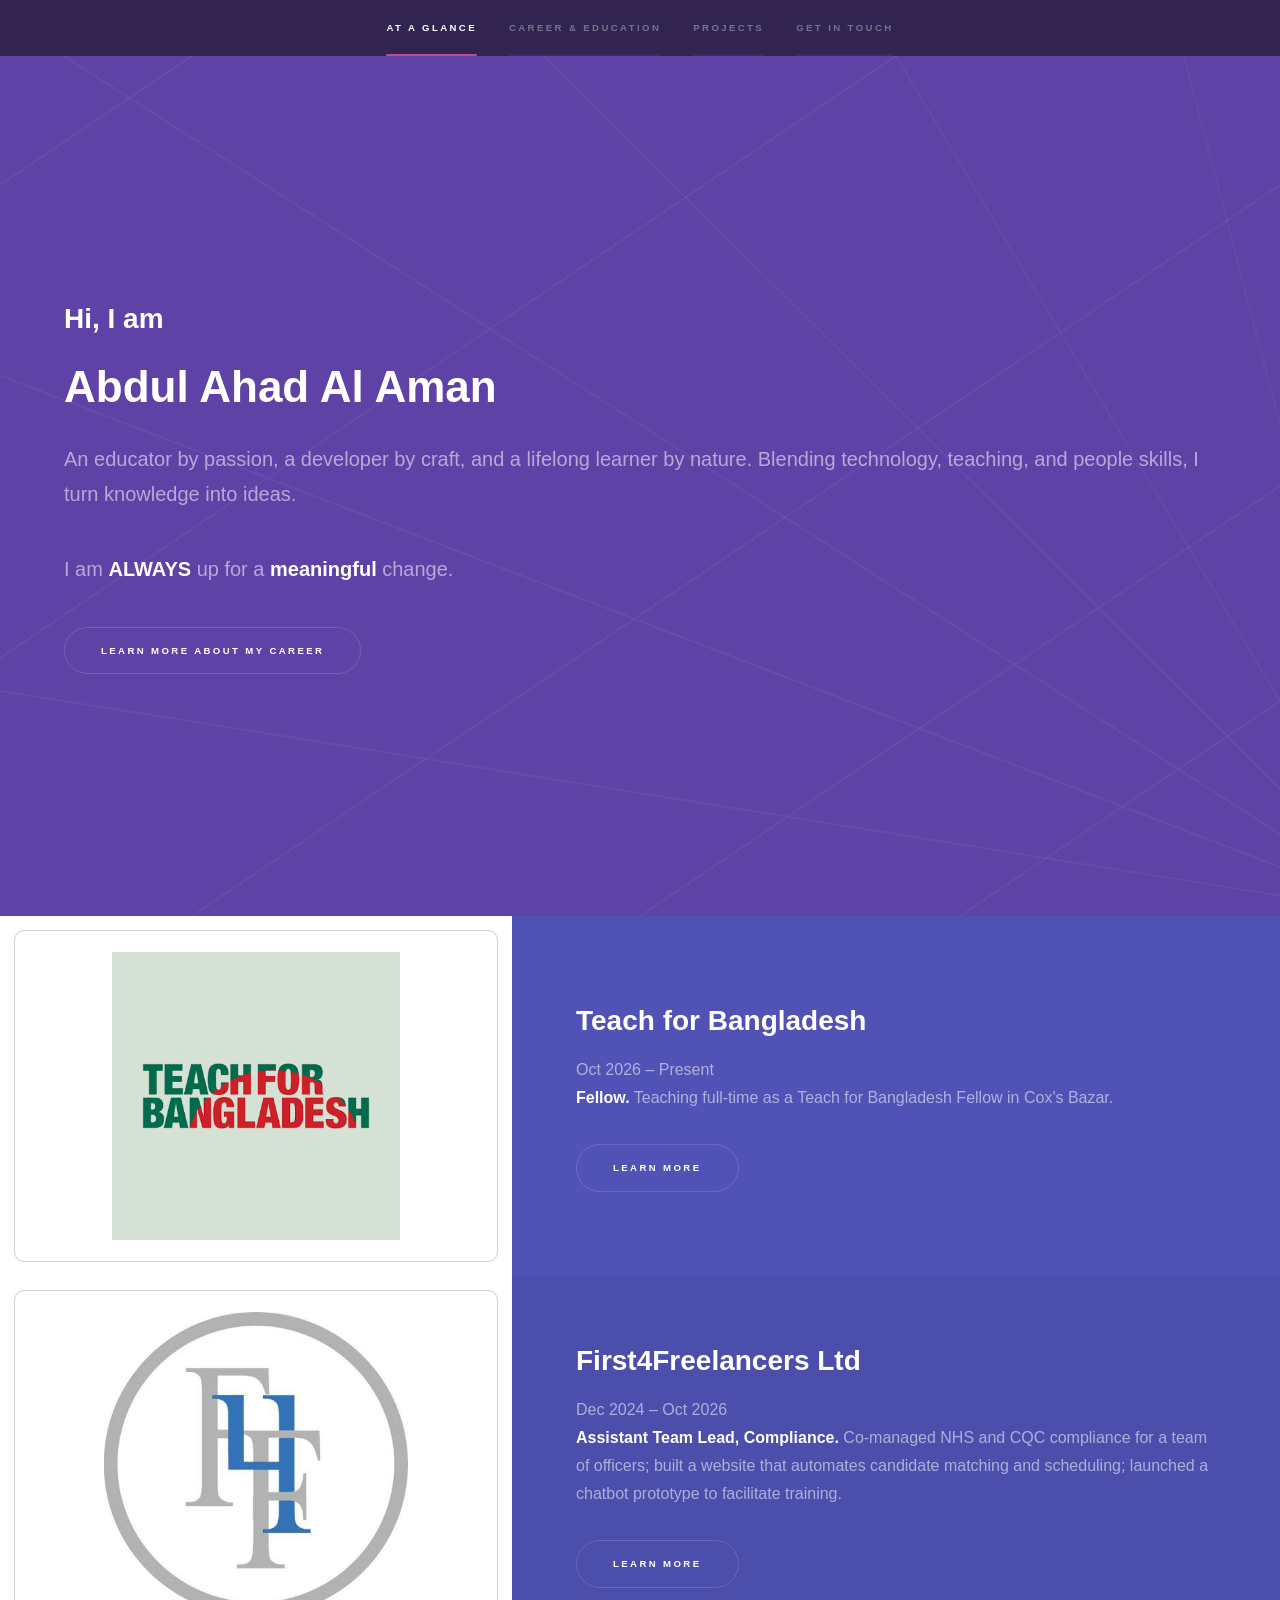
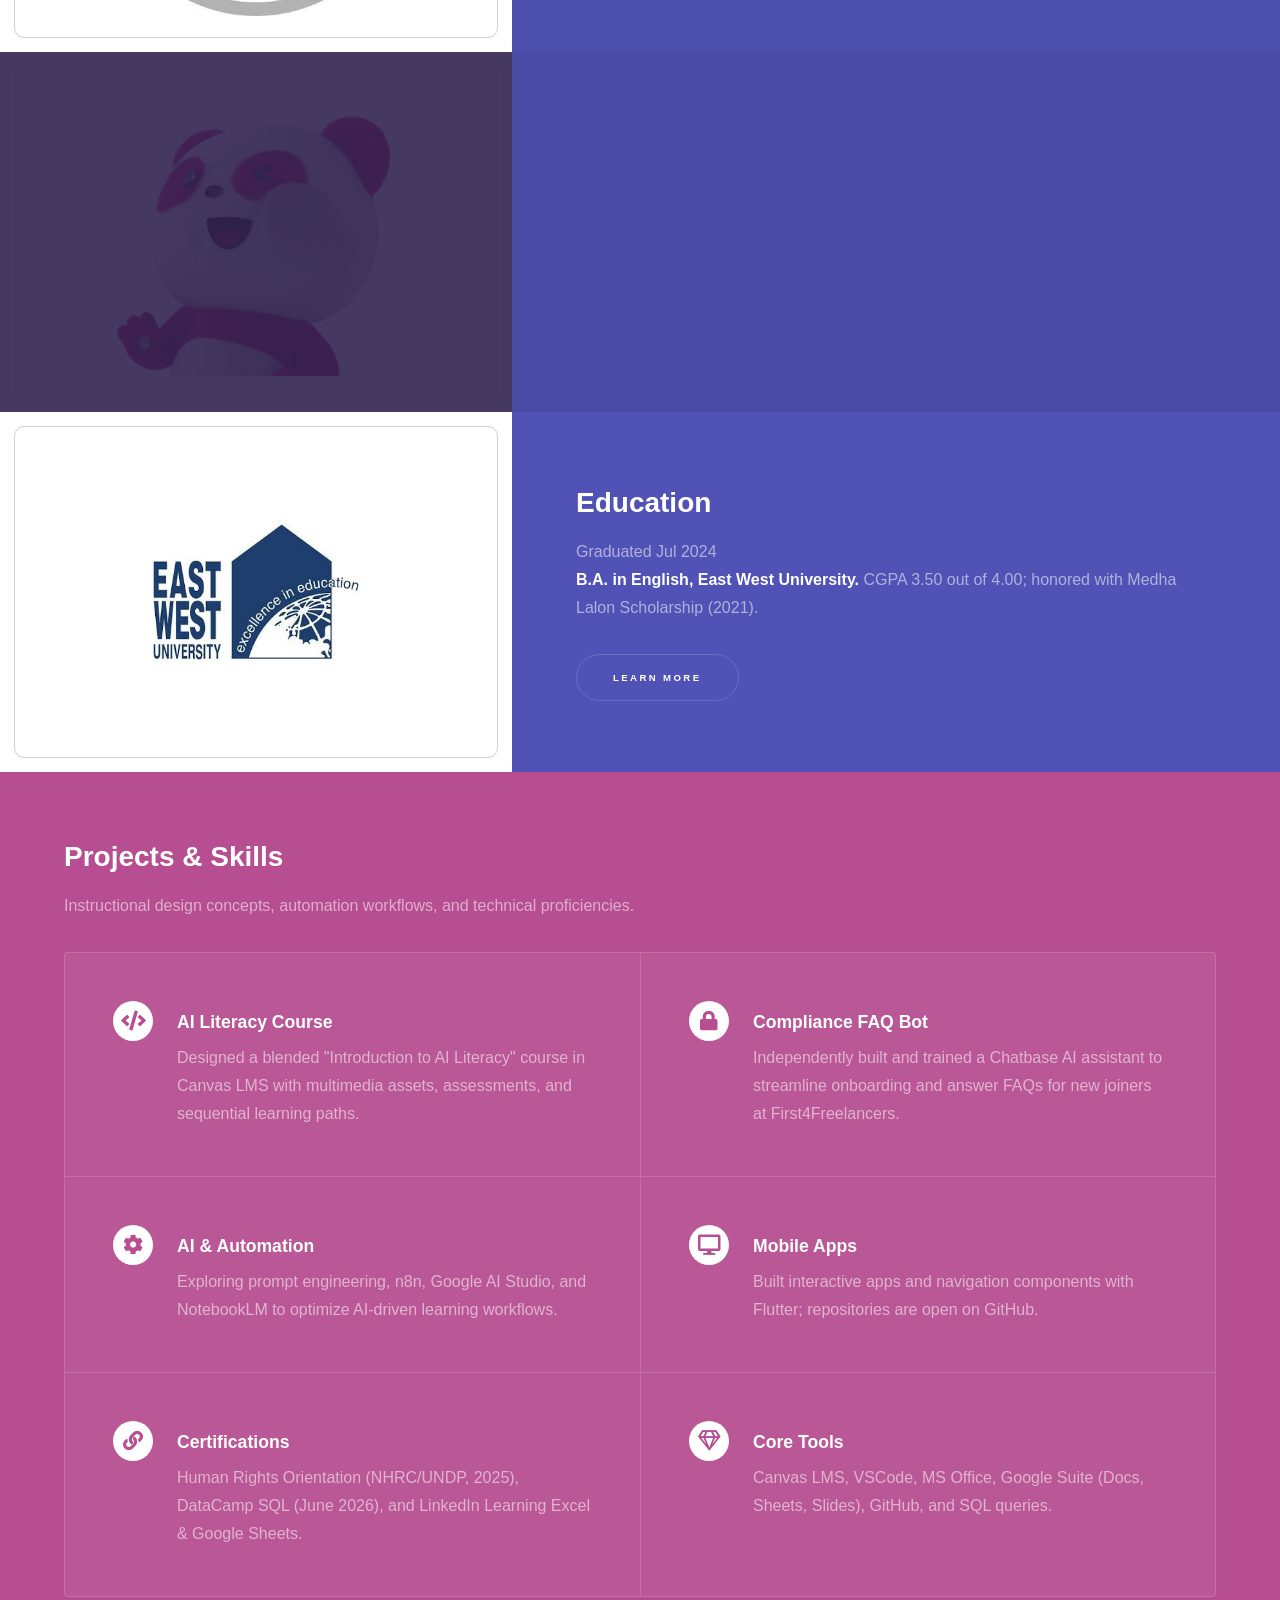
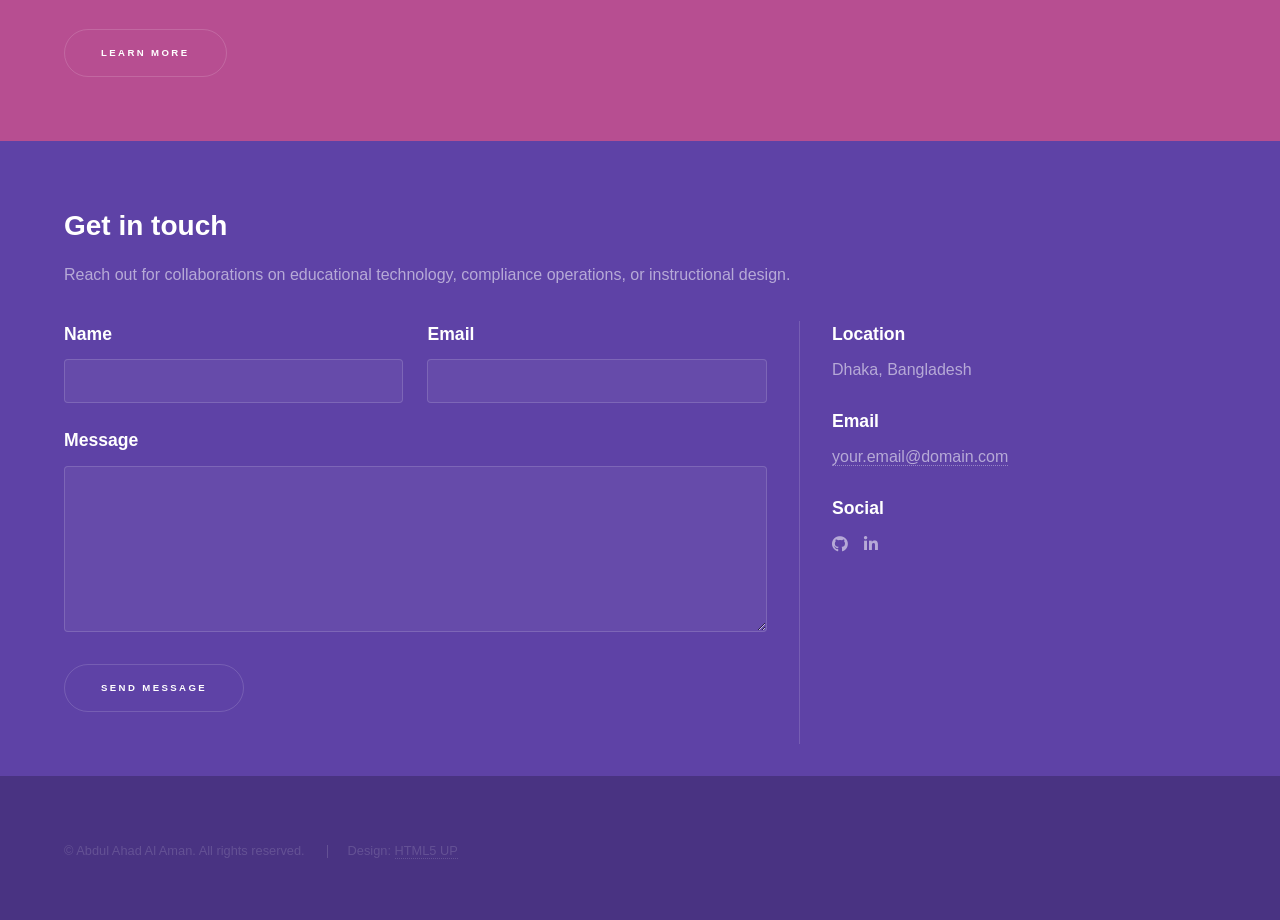
==== index.html @ 558c3cde "Initial commit" ====
<!doctype html>

<html>
  <head>
    <title>Ahad's Portfolio</title>
    <meta charset="utf-8" />
    <meta
      name="viewport"
      content="width=device-width, initial-scale=1, user-scalable=no"
    />
    <link
      rel="stylesheet"
      href="assets/css/main.css"
    />
    <noscript>
      <link
        rel="stylesheet"
        href="assets/css/noscript.css"
      />
    </noscript>
  </head>
  <body class="is-preload">
    <!-- Sidebar -->
    <section id="sidebar">
      <div class="inner">
        <nav>
          <ul>
            <li><a href="#intro">At a Glance</a></li>
            <li><a href="#one">Career & Education </a></li>
            <li><a href="#two">Projects</a></li>
            <li><a href="#three">Get in touch</a></li>
          </ul>
        </nav>
      </div>
    </section>

    <!-- Wrapper -->
    <div id="wrapper">
      <!-- Intro -->
      <section
        id="intro"
        class="wrapper style1 fullscreen fade-up"
      >
        <div class="inner">
          <h2>Hi, I am</h2>
          <h1>Abdul Ahad Al Aman</h1>
          <p>
            An educator by passion, a developer by craft, and a lifelong learner
            by nature. Blending technology, teaching, and people skills, I turn
            knowledge into ideas.
          </p>
          <p>
            I am
            <b>ALWAYS</b>
            up for a
            <b>meaningful</b>
            change.
          </p>
          <ul class="actions">
            <li>
              <a
                href="#one"
                class="button scrolly"
              >
                Learn more about my career
              </a>
            </li>
          </ul>
        </div>
      </section>

      <!-- One -->
      <section
        id="one"
        class="wrapper style2 spotlights"
      >
	  <section>
  <a href="#" class="image"><img src="images/tfb.jpg" alt="Teach for Bangladesh" data-position="center center" /></a>
  <div class="content">
	<div class="inner">
    <h2>Teach for Bangladesh</h2>
    <span class="date">Oct 2026 – Present</span>
    <p><strong>Fellow.</strong> Teaching full-time as a Teach for Bangladesh Fellow in Cox's Bazar.</p>
    <ul class="actions"><li><a href="generic.html#tfb" class="button">Learn more</a></li></ul>
  </div></div>
</section>
        <section>
  <a href="#" class="image"><img src="images/pic01.jpg" alt="" data-position="center center" /></a>
  <div class="content"><div class="inner">
    <h2>First4Freelancers Ltd</h2>
    <span class="date">Dec 2024 – Oct 2026</span>
    <p><strong>Assistant Team Lead, Compliance.</strong> Co-managed NHS and CQC compliance for a team of officers; built a website that automates candidate matching and scheduling; launched a chatbot prototype to facilitate training.</p>
    <ul class="actions"><li><a href="generic.html#f4f" class="button">Learn more</a></li></ul>
  </div></div>
</section>
<section>
  <a href="#" class="image"><img src="images/pic02.jpg" alt="" data-position="top center" /></a>
  <div class="content"><div class="inner">
    <h2>foodpanda Bangladesh</h2>
    <span class="date">Dec 2022 – Oct 2024</span>
    <p><strong>Customer Service - Agent.</strong> Grew from Social Media Agent to Escalation and Risk &amp; Fraud roles, while achieiving 'Panda of the Quarter' twice.</p>
    <ul class="actions"><li><a href="generic.html#foodpanda" class="button">Learn more</a></li></ul>
  </div></div>
</section>

<section>
  <a href="#" class="image"><img src="images/pic03.jpg" alt="" data-position="25% 25%" /></a>
  <div class="content"><div class="inner">
    <h2>Education</h2>
    <span class="date">Graduated Jul 2024</span>
    <p><strong>B.A. in English, East West University.</strong> CGPA 3.50 out of 4.00; honored with Medha Lalon Scholarship (2021).</p>
    <ul class="actions"><li><a href="generic.html#education" class="button">Learn more</a></li></ul>
  </div></div>
</section>
      <!-- Two -->
      <section
        id="two"
        class="wrapper style3 fade-up"
      >
        <div class="inner">
          <h2>Projects &amp; Skills</h2>
          <p>
            Instructional design concepts, automation workflows, and technical
            proficiencies.
          </p>
          <div class="features">
            <section>
              <span class="icon solid major fa-code"></span>
              <h3>AI Literacy Course</h3>
              <p>
                Designed a blended "Introduction to AI Literacy" course in
                Canvas LMS with multimedia assets, assessments, and sequential
                learning paths.
              </p>
            </section>
            <section>
              <span class="icon solid major fa-lock"></span>
              <h3>Compliance FAQ Bot</h3>
              <p>
                Independently built and trained a Chatbase AI assistant to
                streamline onboarding and answer FAQs for new joiners at
                First4Freelancers.
              </p>
            </section>
            <section>
              <span class="icon solid major fa-cog"></span>
              <h3>AI &amp; Automation</h3>
              <p>
                Exploring prompt engineering, n8n, Google AI Studio, and
                NotebookLM to optimize AI-driven learning workflows.
              </p>
            </section>
            <section>
              <span class="icon solid major fa-desktop"></span>
              <h3>Mobile Apps</h3>
              <p>
                Built interactive apps and navigation components with Flutter;
                repositories are open on GitHub.
              </p>
            </section>
            <section>
              <span class="icon solid major fa-link"></span>
              <h3>Certifications</h3>
              <p>
                Human Rights Orientation (NHRC/UNDP, 2025), DataCamp SQL (June
                2026), and LinkedIn Learning Excel &amp; Google Sheets.
              </p>
            </section>
            <section>
              <span class="icon major fa-gem"></span>
              <h3>Core Tools</h3>
              <p>
                Canvas LMS, VSCode, MS Office, Google Suite (Docs, Sheets,
                Slides), GitHub, and SQL queries.
              </p>
            </section>
          </div>
          <ul class="actions">
            <li>
              <a
                href="generic.html"
                class="button"
              >
                Learn more
              </a>
            </li>
          </ul>
        </div>
      </section>

      <!-- Three -->
      <section
        id="three"
        class="wrapper style1 fade-up"
      >
        <div class="inner">
          <h2>Get in touch</h2>
          <p>
            Reach out for collaborations on educational technology, compliance
            operations, or instructional design.
          </p>
          <div class="split style1">
            <section>
              <form
                method="post"
                action="#"
              >
                <div class="fields">
                  <div class="field half">
                    <label for="name">Name</label>
                    <input
                      type="text"
                      name="name"
                      id="name"
                    />
                  </div>
                  <div class="field half">
                    <label for="email">Email</label>
                    <input
                      type="text"
                      name="email"
                      id="email"
                    />
                  </div>
                  <div class="field">
                    <label for="message">Message</label>
                    <textarea
                      name="message"
                      id="message"
                      rows="5"
                    ></textarea>
                  </div>
                </div>
                <ul class="actions">
                  <li>
                    <a
                      href=""
                      class="button submit"
                    >
                      Send Message
                    </a>
                  </li>
                </ul>
              </form>
            </section>
            <section>
              <ul class="contact">
                <li>
                  <h3>Location</h3>
                  <span>Dhaka, Bangladesh</span>
                </li>
                <li>
                  <h3>Email</h3>
                  <a href="mailto:your.email@domain.com">
                    your.email@domain.com
                  </a>
                </li>
                <li>
                  <h3>Social</h3>
                  <ul class="icons">
                    <li>
                      <a
                        href="https://github.com/YOUR-USERNAME"
                        class="icon brands fa-github"
                      >
                        <span class="label">GitHub</span>
                      </a>
                    </li>
                    <li>
                      <a
                        href="https://linkedin.com/in/YOUR-USERNAME"
                        class="icon brands fa-linkedin-in"
                      >
                        <span class="label">LinkedIn</span>
                      </a>
                    </li>
                  </ul>
                </li>
              </ul>
            </section>
          </div>
        </div>
      </section>
    </div>

    <!-- Footer -->
    <footer
      id="footer"
      class="wrapper style1-alt"
    >
      <div class="inner">
        <ul class="menu">
          <li>&copy; Abdul Ahad Al Aman. All rights reserved.</li>
          <li>
            Design:
            <a href="http://html5up.net">HTML5 UP</a>
          </li>
        </ul>
      </div>
    </footer>

    <!-- Scripts -->
    <script src="assets/js/jquery.min.js"></script>
    <script src="assets/js/jquery.scrollex.min.js"></script>
    <script src="assets/js/jquery.scrolly.min.js"></script>
    <script src="assets/js/browser.min.js"></script>
    <script src="assets/js/breakpoints.min.js"></script>
    <script src="assets/js/util.js"></script>
    <script src="assets/js/main.js"></script>
  </body>
</html>
---- assets/css/main.css ----
@import url(fontawesome-all.min.css);

/*
	Hyperspace by HTML5 UP
	html5up.net | @ajlkn
	Free for personal and commercial use under the CCA 3.0 license (html5up.net/license)
*/

html,
body,
div,
span,
applet,
object,
iframe,
h1,
h2,
h3,
h4,
h5,
h6,
p,
blockquote,
pre,
a,
abbr,
acronym,
address,
big,
cite,
code,
del,
dfn,
em,
img,
ins,
kbd,
q,
s,
samp,
small,
strike,
strong,
sub,
sup,
tt,
var,
b,
u,
i,
center,
dl,
dt,
dd,
ol,
ul,
li,
fieldset,
form,
label,
legend,
table,
caption,
tbody,
tfoot,
thead,
tr,
th,
td,
article,
aside,
canvas,
details,
embed,
figure,
figcaption,
footer,
header,
hgroup,
menu,
nav,
output,
ruby,
section,
summary,
time,
mark,
audio,
video {
  margin: 0;
  padding: 0;
  border: 0;
  font-size: 100%;
  font: inherit;
  vertical-align: baseline;
}

article,
aside,
details,
figcaption,
figure,
footer,
header,
hgroup,
menu,
nav,
section {
  display: block;
}

body {
  line-height: 1;
}

ol,
ul {
  list-style: none;
}

blockquote,
q {
  quotes: none;
}

blockquote:before,
blockquote:after,
q:before,
q:after {
  content: "";
  content: none;
}

table {
  border-collapse: collapse;
  border-spacing: 0;
}

body {
  -webkit-text-size-adjust: none;
}

mark {
  background-color: transparent;
  color: inherit;
}

input::-moz-focus-inner {
  border: 0;
  padding: 0;
}

input,
select,
textarea {
  -moz-appearance: none;
  -webkit-appearance: none;
  -ms-appearance: none;
  appearance: none;
}

/* Basic */

@-ms-viewport {
  width: device-width;
}

body {
  -ms-overflow-style: scrollbar;
}

@media screen and (max-width: 480px) {
  html,
  body {
    min-width: 320px;
  }
}

html {
  box-sizing: border-box;
}

*,
*:before,
*:after {
  box-sizing: inherit;
}

body {
  background: #312450;
}

body.is-preload *,
body.is-preload *:before,
body.is-preload *:after {
  -moz-animation: none !important;
  -webkit-animation: none !important;
  -ms-animation: none !important;
  animation: none !important;
  -moz-transition: none !important;
  -webkit-transition: none !important;
  -ms-transition: none !important;
  transition: none !important;
}

/* Type */

body,
input,
select,
textarea {
  color: rgba(255, 255, 255, 0.55);
  font-family: Arial, Helvetica, sans-serif;
  font-size: 16.5pt;
  font-weight: normal;
  line-height: 1.75;
}

@media screen and (max-width: 1680px) {
  body,
  input,
  select,
  textarea {
    font-size: 13pt;
  }
}

@media screen and (max-width: 1280px) {
  body,
  input,
  select,
  textarea {
    font-size: 12pt;
  }
}

@media screen and (max-width: 360px) {
  body,
  input,
  select,
  textarea {
    font-size: 11pt;
  }
}

a {
  -moz-transition:
    color 0.2s ease,
    border-bottom-color 0.2s ease;
  -webkit-transition:
    color 0.2s ease,
    border-bottom-color 0.2s ease;
  -ms-transition:
    color 0.2s ease,
    border-bottom-color 0.2s ease;
  transition:
    color 0.2s ease,
    border-bottom-color 0.2s ease;
  border-bottom: dotted 1px rgba(255, 255, 255, 0.35);
  color: inherit;
  text-decoration: none;
}

a:hover {
  border-bottom-color: transparent;
  color: #ffffff;
}

strong,
b {
  color: #ffffff;
  font-weight: bold;
}

em,
i {
  font-style: italic;
}

p {
  margin: 0 0 2em 0;
}

h1,
h2,
h3,
h4,
h5,
h6 {
  color: #ffffff;
  font-weight: bold;
  line-height: 1.5;
  margin: 0 0 0.5em 0;
}

h1 a,
h2 a,
h3 a,
h4 a,
h5 a,
h6 a {
  color: inherit;
  text-decoration: none;
}

h1 {
  font-size: 2.75em;
}

h1.major {
  margin: 0 0 1.3em 0;
  position: relative;
  padding-bottom: 0.35em;
}

h1.major:after {
  background-image: -moz-linear-gradient(to right, #5e42a6, #b74e91);
  background-image: -webkit-linear-gradient(to right, #5e42a6, #b74e91);
  background-image: -ms-linear-gradient(to right, #5e42a6, #b74e91);
  background-image: linear-gradient(to right, #5e42a6, #b74e91);
  -moz-transition: max-width 0.2s ease;
  -webkit-transition: max-width 0.2s ease;
  -ms-transition: max-width 0.2s ease;
  transition: max-width 0.2s ease;
  border-radius: 0.2em;
  bottom: 0;
  content: "";
  height: 0.05em;
  position: absolute;
  right: 0;
  width: 100%;
}

h2 {
  font-size: 1.75em;
}

h3 {
  font-size: 1.1em;
}

h4 {
  font-size: 1em;
}

h5 {
  font-size: 0.8em;
}

h6 {
  font-size: 0.6em;
}

@media screen and (max-width: 736px) {
  h1 {
    font-size: 2em;
  }

  h2 {
    font-size: 1.25em;
  }

  h3 {
    font-size: 1em;
  }

  h4 {
    font-size: 0.8em;
  }

  h5 {
    font-size: 0.6em;
  }

  h6 {
    font-size: 0.6em;
  }
}

sub {
  font-size: 0.8em;
  position: relative;
  top: 0.5em;
}

sup {
  font-size: 0.8em;
  position: relative;
  top: -0.5em;
}

blockquote {
  border-left: solid 4px rgba(255, 255, 255, 0.15);
  font-style: italic;
  margin: 0 0 2em 0;
  padding: 0.5em 0 0.5em 2em;
}

code {
  background: rgba(255, 255, 255, 0.05);
  border-radius: 0.25em;
  border: solid 1px rgba(255, 255, 255, 0.15);
  font-family: "Courier New", monospace;
  font-size: 0.9em;
  margin: 0 0.25em;
  padding: 0.25em 0.65em;
}

pre {
  -webkit-overflow-scrolling: touch;
  font-family: "Courier New", monospace;
  font-size: 0.9em;
  margin: 0 0 2em 0;
}

pre code {
  display: block;
  line-height: 1.75em;
  padding: 1em 1.5em;
  overflow-x: auto;
}

hr {
  border: 0;
  border-bottom: solid 1px rgba(255, 255, 255, 0.15);
  margin: 2em 0;
}

hr.major {
  margin: 3em 0;
}

.align-left {
  text-align: left;
}

.align-center {
  text-align: center;
}

.align-right {
  text-align: right;
}

/* Row */

.row {
  display: flex;
  flex-wrap: wrap;
  box-sizing: border-box;
  align-items: stretch;
}

.row > * {
  box-sizing: border-box;
}

.row.gtr-uniform > * > :last-child {
  margin-bottom: 0;
}

.row.aln-left {
  justify-content: flex-start;
}

.row.aln-center {
  justify-content: center;
}

.row.aln-right {
  justify-content: flex-end;
}

.row.aln-top {
  align-items: flex-start;
}

.row.aln-middle {
  align-items: center;
}

.row.aln-bottom {
  align-items: flex-end;
}

.row > .imp {
  order: -1;
}

.row > .col-1 {
  width: 8.33333%;
}

.row > .off-1 {
  margin-left: 8.33333%;
}

.row > .col-2 {
  width: 16.66667%;
}

.row > .off-2 {
  margin-left: 16.66667%;
}

.row > .col-3 {
  width: 25%;
}

.row > .off-3 {
  margin-left: 25%;
}

.row > .col-4 {
  width: 33.33333%;
}

.row > .off-4 {
  margin-left: 33.33333%;
}

.row > .col-5 {
  width: 41.66667%;
}

.row > .off-5 {
  margin-left: 41.66667%;
}

.row > .col-6 {
  width: 50%;
}

.row > .off-6 {
  margin-left: 50%;
}

.row > .col-7 {
  width: 58.33333%;
}

.row > .off-7 {
  margin-left: 58.33333%;
}

.row > .col-8 {
  width: 66.66667%;
}

.row > .off-8 {
  margin-left: 66.66667%;
}

.row > .col-9 {
  width: 75%;
}

.row > .off-9 {
  margin-left: 75%;
}

.row > .col-10 {
  width: 83.33333%;
}

.row > .off-10 {
  margin-left: 83.33333%;
}

.row > .col-11 {
  width: 91.66667%;
}

.row > .off-11 {
  margin-left: 91.66667%;
}

.row > .col-12 {
  width: 100%;
}

.row > .off-12 {
  margin-left: 100%;
}

.row.gtr-0 {
  margin-top: 0;
  margin-left: 0em;
}

.row.gtr-0 > * {
  padding: 0 0 0 0em;
}

.row.gtr-0.gtr-uniform {
  margin-top: 0em;
}

.row.gtr-0.gtr-uniform > * {
  padding-top: 0em;
}

.row.gtr-25 {
  margin-top: 0;
  margin-left: -0.375em;
}

.row.gtr-25 > * {
  padding: 0 0 0 0.375em;
}

.row.gtr-25.gtr-uniform {
  margin-top: -0.375em;
}

.row.gtr-25.gtr-uniform > * {
  padding-top: 0.375em;
}

.row.gtr-50 {
  margin-top: 0;
  margin-left: -0.75em;
}

.row.gtr-50 > * {
  padding: 0 0 0 0.75em;
}

.row.gtr-50.gtr-uniform {
  margin-top: -0.75em;
}

.row.gtr-50.gtr-uniform > * {
  padding-top: 0.75em;
}

.row {
  margin-top: 0;
  margin-left: -1.5em;
}

.row > * {
  padding: 0 0 0 1.5em;
}

.row.gtr-uniform {
  margin-top: -1.5em;
}

.row.gtr-uniform > * {
  padding-top: 1.5em;
}

.row.gtr-150 {
  margin-top: 0;
  margin-left: -2.25em;
}

.row.gtr-150 > * {
  padding: 0 0 0 2.25em;
}

.row.gtr-150.gtr-uniform {
  margin-top: -2.25em;
}

.row.gtr-150.gtr-uniform > * {
  padding-top: 2.25em;
}

.row.gtr-200 {
  margin-top: 0;
  margin-left: -3em;
}

.row.gtr-200 > * {
  padding: 0 0 0 3em;
}

.row.gtr-200.gtr-uniform {
  margin-top: -3em;
}

.row.gtr-200.gtr-uniform > * {
  padding-top: 3em;
}

@media screen and (max-width: 1680px) {
  .row {
    display: flex;
    flex-wrap: wrap;
    box-sizing: border-box;
    align-items: stretch;
  }

  .row > * {
    box-sizing: border-box;
  }

  .row.gtr-uniform > * > :last-child {
    margin-bottom: 0;
  }

  .row.aln-left {
    justify-content: flex-start;
  }

  .row.aln-center {
    justify-content: center;
  }

  .row.aln-right {
    justify-content: flex-end;
  }

  .row.aln-top {
    align-items: flex-start;
  }

  .row.aln-middle {
    align-items: center;
  }

  .row.aln-bottom {
    align-items: flex-end;
  }

  .row > .imp-xlarge {
    order: -1;
  }

  .row > .col-1-xlarge {
    width: 8.33333%;
  }

  .row > .off-1-xlarge {
    margin-left: 8.33333%;
  }

  .row > .col-2-xlarge {
    width: 16.66667%;
  }

  .row > .off-2-xlarge {
    margin-left: 16.66667%;
  }

  .row > .col-3-xlarge {
    width: 25%;
  }

  .row > .off-3-xlarge {
    margin-left: 25%;
  }

  .row > .col-4-xlarge {
    width: 33.33333%;
  }

  .row > .off-4-xlarge {
    margin-left: 33.33333%;
  }

  .row > .col-5-xlarge {
    width: 41.66667%;
  }

  .row > .off-5-xlarge {
    margin-left: 41.66667%;
  }

  .row > .col-6-xlarge {
    width: 50%;
  }

  .row > .off-6-xlarge {
    margin-left: 50%;
  }

  .row > .col-7-xlarge {
    width: 58.33333%;
  }

  .row > .off-7-xlarge {
    margin-left: 58.33333%;
  }

  .row > .col-8-xlarge {
    width: 66.66667%;
  }

  .row > .off-8-xlarge {
    margin-left: 66.66667%;
  }

  .row > .col-9-xlarge {
    width: 75%;
  }

  .row > .off-9-xlarge {
    margin-left: 75%;
  }

  .row > .col-10-xlarge {
    width: 83.33333%;
  }

  .row > .off-10-xlarge {
    margin-left: 83.33333%;
  }

  .row > .col-11-xlarge {
    width: 91.66667%;
  }

  .row > .off-11-xlarge {
    margin-left: 91.66667%;
  }

  .row > .col-12-xlarge {
    width: 100%;
  }

  .row > .off-12-xlarge {
    margin-left: 100%;
  }

  .row.gtr-0 {
    margin-top: 0;
    margin-left: 0em;
  }

  .row.gtr-0 > * {
    padding: 0 0 0 0em;
  }

  .row.gtr-0.gtr-uniform {
    margin-top: 0em;
  }

  .row.gtr-0.gtr-uniform > * {
    padding-top: 0em;
  }

  .row.gtr-25 {
    margin-top: 0;
    margin-left: -0.375em;
  }

  .row.gtr-25 > * {
    padding: 0 0 0 0.375em;
  }

  .row.gtr-25.gtr-uniform {
    margin-top: -0.375em;
  }

  .row.gtr-25.gtr-uniform > * {
    padding-top: 0.375em;
  }

  .row.gtr-50 {
    margin-top: 0;
    margin-left: -0.75em;
  }

  .row.gtr-50 > * {
    padding: 0 0 0 0.75em;
  }

  .row.gtr-50.gtr-uniform {
    margin-top: -0.75em;
  }

  .row.gtr-50.gtr-uniform > * {
    padding-top: 0.75em;
  }

  .row {
    margin-top: 0;
    margin-left: -1.5em;
  }

  .row > * {
    padding: 0 0 0 1.5em;
  }

  .row.gtr-uniform {
    margin-top: -1.5em;
  }

  .row.gtr-uniform > * {
    padding-top: 1.5em;
  }

  .row.gtr-150 {
    margin-top: 0;
    margin-left: -2.25em;
  }

  .row.gtr-150 > * {
    padding: 0 0 0 2.25em;
  }

  .row.gtr-150.gtr-uniform {
    margin-top: -2.25em;
  }

  .row.gtr-150.gtr-uniform > * {
    padding-top: 2.25em;
  }

  .row.gtr-200 {
    margin-top: 0;
    margin-left: -3em;
  }

  .row.gtr-200 > * {
    padding: 0 0 0 3em;
  }

  .row.gtr-200.gtr-uniform {
    margin-top: -3em;
  }

  .row.gtr-200.gtr-uniform > * {
    padding-top: 3em;
  }
}

@media screen and (max-width: 1280px) {
  .row {
    display: flex;
    flex-wrap: wrap;
    box-sizing: border-box;
    align-items: stretch;
  }

  .row > * {
    box-sizing: border-box;
  }

  .row.gtr-uniform > * > :last-child {
    margin-bottom: 0;
  }

  .row.aln-left {
    justify-content: flex-start;
  }

  .row.aln-center {
    justify-content: center;
  }

  .row.aln-right {
    justify-content: flex-end;
  }

  .row.aln-top {
    align-items: flex-start;
  }

  .row.aln-middle {
    align-items: center;
  }

  .row.aln-bottom {
    align-items: flex-end;
  }

  .row > .imp-large {
    order: -1;
  }

  .row > .col-1-large {
    width: 8.33333%;
  }

  .row > .off-1-large {
    margin-left: 8.33333%;
  }

  .row > .col-2-large {
    width: 16.66667%;
  }

  .row > .off-2-large {
    margin-left: 16.66667%;
  }

  .row > .col-3-large {
    width: 25%;
  }

  .row > .off-3-large {
    margin-left: 25%;
  }

  .row > .col-4-large {
    width: 33.33333%;
  }

  .row > .off-4-large {
    margin-left: 33.33333%;
  }

  .row > .col-5-large {
    width: 41.66667%;
  }

  .row > .off-5-large {
    margin-left: 41.66667%;
  }

  .row > .col-6-large {
    width: 50%;
  }

  .row > .off-6-large {
    margin-left: 50%;
  }

  .row > .col-7-large {
    width: 58.33333%;
  }

  .row > .off-7-large {
    margin-left: 58.33333%;
  }

  .row > .col-8-large {
    width: 66.66667%;
  }

  .row > .off-8-large {
    margin-left: 66.66667%;
  }

  .row > .col-9-large {
    width: 75%;
  }

  .row > .off-9-large {
    margin-left: 75%;
  }

  .row > .col-10-large {
    width: 83.33333%;
  }

  .row > .off-10-large {
    margin-left: 83.33333%;
  }

  .row > .col-11-large {
    width: 91.66667%;
  }

  .row > .off-11-large {
    margin-left: 91.66667%;
  }

  .row > .col-12-large {
    width: 100%;
  }

  .row > .off-12-large {
    margin-left: 100%;
  }

  .row.gtr-0 {
    margin-top: 0;
    margin-left: 0em;
  }

  .row.gtr-0 > * {
    padding: 0 0 0 0em;
  }

  .row.gtr-0.gtr-uniform {
    margin-top: 0em;
  }

  .row.gtr-0.gtr-uniform > * {
    padding-top: 0em;
  }

  .row.gtr-25 {
    margin-top: 0;
    margin-left: -0.375em;
  }

  .row.gtr-25 > * {
    padding: 0 0 0 0.375em;
  }

  .row.gtr-25.gtr-uniform {
    margin-top: -0.375em;
  }

  .row.gtr-25.gtr-uniform > * {
    padding-top: 0.375em;
  }

  .row.gtr-50 {
    margin-top: 0;
    margin-left: -0.75em;
  }

  .row.gtr-50 > * {
    padding: 0 0 0 0.75em;
  }

  .row.gtr-50.gtr-uniform {
    margin-top: -0.75em;
  }

  .row.gtr-50.gtr-uniform > * {
    padding-top: 0.75em;
  }

  .row {
    margin-top: 0;
    margin-left: -1.5em;
  }

  .row > * {
    padding: 0 0 0 1.5em;
  }

  .row.gtr-uniform {
    margin-top: -1.5em;
  }

  .row.gtr-uniform > * {
    padding-top: 1.5em;
  }

  .row.gtr-150 {
    margin-top: 0;
    margin-left: -2.25em;
  }

  .row.gtr-150 > * {
    padding: 0 0 0 2.25em;
  }

  .row.gtr-150.gtr-uniform {
    margin-top: -2.25em;
  }

  .row.gtr-150.gtr-uniform > * {
    padding-top: 2.25em;
  }

  .row.gtr-200 {
    margin-top: 0;
    margin-left: -3em;
  }

  .row.gtr-200 > * {
    padding: 0 0 0 3em;
  }

  .row.gtr-200.gtr-uniform {
    margin-top: -3em;
  }

  .row.gtr-200.gtr-uniform > * {
    padding-top: 3em;
  }
}

@media screen and (max-width: 980px) {
  .row {
    display: flex;
    flex-wrap: wrap;
    box-sizing: border-box;
    align-items: stretch;
  }

  .row > * {
    box-sizing: border-box;
  }

  .row.gtr-uniform > * > :last-child {
    margin-bottom: 0;
  }

  .row.aln-left {
    justify-content: flex-start;
  }

  .row.aln-center {
    justify-content: center;
  }

  .row.aln-right {
    justify-content: flex-end;
  }

  .row.aln-top {
    align-items: flex-start;
  }

  .row.aln-middle {
    align-items: center;
  }

  .row.aln-bottom {
    align-items: flex-end;
  }

  .row > .imp-medium {
    order: -1;
  }

  .row > .col-1-medium {
    width: 8.33333%;
  }

  .row > .off-1-medium {
    margin-left: 8.33333%;
  }

  .row > .col-2-medium {
    width: 16.66667%;
  }

  .row > .off-2-medium {
    margin-left: 16.66667%;
  }

  .row > .col-3-medium {
    width: 25%;
  }

  .row > .off-3-medium {
    margin-left: 25%;
  }

  .row > .col-4-medium {
    width: 33.33333%;
  }

  .row > .off-4-medium {
    margin-left: 33.33333%;
  }

  .row > .col-5-medium {
    width: 41.66667%;
  }

  .row > .off-5-medium {
    margin-left: 41.66667%;
  }

  .row > .col-6-medium {
    width: 50%;
  }

  .row > .off-6-medium {
    margin-left: 50%;
  }

  .row > .col-7-medium {
    width: 58.33333%;
  }

  .row > .off-7-medium {
    margin-left: 58.33333%;
  }

  .row > .col-8-medium {
    width: 66.66667%;
  }

  .row > .off-8-medium {
    margin-left: 66.66667%;
  }

  .row > .col-9-medium {
    width: 75%;
  }

  .row > .off-9-medium {
    margin-left: 75%;
  }

  .row > .col-10-medium {
    width: 83.33333%;
  }

  .row > .off-10-medium {
    margin-left: 83.33333%;
  }

  .row > .col-11-medium {
    width: 91.66667%;
  }

  .row > .off-11-medium {
    margin-left: 91.66667%;
  }

  .row > .col-12-medium {
    width: 100%;
  }

  .row > .off-12-medium {
    margin-left: 100%;
  }

  .row.gtr-0 {
    margin-top: 0;
    margin-left: 0em;
  }

  .row.gtr-0 > * {
    padding: 0 0 0 0em;
  }

  .row.gtr-0.gtr-uniform {
    margin-top: 0em;
  }

  .row.gtr-0.gtr-uniform > * {
    padding-top: 0em;
  }

  .row.gtr-25 {
    margin-top: 0;
    margin-left: -0.375em;
  }

  .row.gtr-25 > * {
    padding: 0 0 0 0.375em;
  }

  .row.gtr-25.gtr-uniform {
    margin-top: -0.375em;
  }

  .row.gtr-25.gtr-uniform > * {
    padding-top: 0.375em;
  }

  .row.gtr-50 {
    margin-top: 0;
    margin-left: -0.75em;
  }

  .row.gtr-50 > * {
    padding: 0 0 0 0.75em;
  }

  .row.gtr-50.gtr-uniform {
    margin-top: -0.75em;
  }

  .row.gtr-50.gtr-uniform > * {
    padding-top: 0.75em;
  }

  .row {
    margin-top: 0;
    margin-left: -1.5em;
  }

  .row > * {
    padding: 0 0 0 1.5em;
  }

  .row.gtr-uniform {
    margin-top: -1.5em;
  }

  .row.gtr-uniform > * {
    padding-top: 1.5em;
  }

  .row.gtr-150 {
    margin-top: 0;
    margin-left: -2.25em;
  }

  .row.gtr-150 > * {
    padding: 0 0 0 2.25em;
  }

  .row.gtr-150.gtr-uniform {
    margin-top: -2.25em;
  }

  .row.gtr-150.gtr-uniform > * {
    padding-top: 2.25em;
  }

  .row.gtr-200 {
    margin-top: 0;
    margin-left: -3em;
  }

  .row.gtr-200 > * {
    padding: 0 0 0 3em;
  }

  .row.gtr-200.gtr-uniform {
    margin-top: -3em;
  }

  .row.gtr-200.gtr-uniform > * {
    padding-top: 3em;
  }
}

@media screen and (max-width: 736px) {
  .row {
    display: flex;
    flex-wrap: wrap;
    box-sizing: border-box;
    align-items: stretch;
  }

  .row > * {
    box-sizing: border-box;
  }

  .row.gtr-uniform > * > :last-child {
    margin-bottom: 0;
  }

  .row.aln-left {
    justify-content: flex-start;
  }

  .row.aln-center {
    justify-content: center;
  }

  .row.aln-right {
    justify-content: flex-end;
  }

  .row.aln-top {
    align-items: flex-start;
  }

  .row.aln-middle {
    align-items: center;
  }

  .row.aln-bottom {
    align-items: flex-end;
  }

  .row > .imp-small {
    order: -1;
  }

  .row > .col-1-small {
    width: 8.33333%;
  }

  .row > .off-1-small {
    margin-left: 8.33333%;
  }

  .row > .col-2-small {
    width: 16.66667%;
  }

  .row > .off-2-small {
    margin-left: 16.66667%;
  }

  .row > .col-3-small {
    width: 25%;
  }

  .row > .off-3-small {
    margin-left: 25%;
  }

  .row > .col-4-small {
    width: 33.33333%;
  }

  .row > .off-4-small {
    margin-left: 33.33333%;
  }

  .row > .col-5-small {
    width: 41.66667%;
  }

  .row > .off-5-small {
    margin-left: 41.66667%;
  }

  .row > .col-6-small {
    width: 50%;
  }

  .row > .off-6-small {
    margin-left: 50%;
  }

  .row > .col-7-small {
    width: 58.33333%;
  }

  .row > .off-7-small {
    margin-left: 58.33333%;
  }

  .row > .col-8-small {
    width: 66.66667%;
  }

  .row > .off-8-small {
    margin-left: 66.66667%;
  }

  .row > .col-9-small {
    width: 75%;
  }

  .row > .off-9-small {
    margin-left: 75%;
  }

  .row > .col-10-small {
    width: 83.33333%;
  }

  .row > .off-10-small {
    margin-left: 83.33333%;
  }

  .row > .col-11-small {
    width: 91.66667%;
  }

  .row > .off-11-small {
    margin-left: 91.66667%;
  }

  .row > .col-12-small {
    width: 100%;
  }

  .row > .off-12-small {
    margin-left: 100%;
  }

  .row.gtr-0 {
    margin-top: 0;
    margin-left: 0em;
  }

  .row.gtr-0 > * {
    padding: 0 0 0 0em;
  }

  .row.gtr-0.gtr-uniform {
    margin-top: 0em;
  }

  .row.gtr-0.gtr-uniform > * {
    padding-top: 0em;
  }

  .row.gtr-25 {
    margin-top: 0;
    margin-left: -0.375em;
  }

  .row.gtr-25 > * {
    padding: 0 0 0 0.375em;
  }

  .row.gtr-25.gtr-uniform {
    margin-top: -0.375em;
  }

  .row.gtr-25.gtr-uniform > * {
    padding-top: 0.375em;
  }

  .row.gtr-50 {
    margin-top: 0;
    margin-left: -0.75em;
  }

  .row.gtr-50 > * {
    padding: 0 0 0 0.75em;
  }

  .row.gtr-50.gtr-uniform {
    margin-top: -0.75em;
  }

  .row.gtr-50.gtr-uniform > * {
    padding-top: 0.75em;
  }

  .row {
    margin-top: 0;
    margin-left: -1.5em;
  }

  .row > * {
    padding: 0 0 0 1.5em;
  }

  .row.gtr-uniform {
    margin-top: -1.5em;
  }

  .row.gtr-uniform > * {
    padding-top: 1.5em;
  }

  .row.gtr-150 {
    margin-top: 0;
    margin-left: -2.25em;
  }

  .row.gtr-150 > * {
    padding: 0 0 0 2.25em;
  }

  .row.gtr-150.gtr-uniform {
    margin-top: -2.25em;
  }

  .row.gtr-150.gtr-uniform > * {
    padding-top: 2.25em;
  }

  .row.gtr-200 {
    margin-top: 0;
    margin-left: -3em;
  }

  .row.gtr-200 > * {
    padding: 0 0 0 3em;
  }

  .row.gtr-200.gtr-uniform {
    margin-top: -3em;
  }

  .row.gtr-200.gtr-uniform > * {
    padding-top: 3em;
  }
}

@media screen and (max-width: 480px) {
  .row {
    display: flex;
    flex-wrap: wrap;
    box-sizing: border-box;
    align-items: stretch;
  }

  .row > * {
    box-sizing: border-box;
  }

  .row.gtr-uniform > * > :last-child {
    margin-bottom: 0;
  }

  .row.aln-left {
    justify-content: flex-start;
  }

  .row.aln-center {
    justify-content: center;
  }

  .row.aln-right {
    justify-content: flex-end;
  }

  .row.aln-top {
    align-items: flex-start;
  }

  .row.aln-middle {
    align-items: center;
  }

  .row.aln-bottom {
    align-items: flex-end;
  }

  .row > .imp-xsmall {
    order: -1;
  }

  .row > .col-1-xsmall {
    width: 8.33333%;
  }

  .row > .off-1-xsmall {
    margin-left: 8.33333%;
  }

  .row > .col-2-xsmall {
    width: 16.66667%;
  }

  .row > .off-2-xsmall {
    margin-left: 16.66667%;
  }

  .row > .col-3-xsmall {
    width: 25%;
  }

  .row > .off-3-xsmall {
    margin-left: 25%;
  }

  .row > .col-4-xsmall {
    width: 33.33333%;
  }

  .row > .off-4-xsmall {
    margin-left: 33.33333%;
  }

  .row > .col-5-xsmall {
    width: 41.66667%;
  }

  .row > .off-5-xsmall {
    margin-left: 41.66667%;
  }

  .row > .col-6-xsmall {
    width: 50%;
  }

  .row > .off-6-xsmall {
    margin-left: 50%;
  }

  .row > .col-7-xsmall {
    width: 58.33333%;
  }

  .row > .off-7-xsmall {
    margin-left: 58.33333%;
  }

  .row > .col-8-xsmall {
    width: 66.66667%;
  }

  .row > .off-8-xsmall {
    margin-left: 66.66667%;
  }

  .row > .col-9-xsmall {
    width: 75%;
  }

  .row > .off-9-xsmall {
    margin-left: 75%;
  }

  .row > .col-10-xsmall {
    width: 83.33333%;
  }

  .row > .off-10-xsmall {
    margin-left: 83.33333%;
  }

  .row > .col-11-xsmall {
    width: 91.66667%;
  }

  .row > .off-11-xsmall {
    margin-left: 91.66667%;
  }

  .row > .col-12-xsmall {
    width: 100%;
  }

  .row > .off-12-xsmall {
    margin-left: 100%;
  }

  .row.gtr-0 {
    margin-top: 0;
    margin-left: 0em;
  }

  .row.gtr-0 > * {
    padding: 0 0 0 0em;
  }

  .row.gtr-0.gtr-uniform {
    margin-top: 0em;
  }

  .row.gtr-0.gtr-uniform > * {
    padding-top: 0em;
  }

  .row.gtr-25 {
    margin-top: 0;
    margin-left: -0.375em;
  }

  .row.gtr-25 > * {
    padding: 0 0 0 0.375em;
  }

  .row.gtr-25.gtr-uniform {
    margin-top: -0.375em;
  }

  .row.gtr-25.gtr-uniform > * {
    padding-top: 0.375em;
  }

  .row.gtr-50 {
    margin-top: 0;
    margin-left: -0.75em;
  }

  .row.gtr-50 > * {
    padding: 0 0 0 0.75em;
  }

  .row.gtr-50.gtr-uniform {
    margin-top: -0.75em;
  }

  .row.gtr-50.gtr-uniform > * {
    padding-top: 0.75em;
  }

  .row {
    margin-top: 0;
    margin-left: -1.5em;
  }

  .row > * {
    padding: 0 0 0 1.5em;
  }

  .row.gtr-uniform {
    margin-top: -1.5em;
  }

  .row.gtr-uniform > * {
    padding-top: 1.5em;
  }

  .row.gtr-150 {
    margin-top: 0;
    margin-left: -2.25em;
  }

  .row.gtr-150 > * {
    padding: 0 0 0 2.25em;
  }

  .row.gtr-150.gtr-uniform {
    margin-top: -2.25em;
  }

  .row.gtr-150.gtr-uniform > * {
    padding-top: 2.25em;
  }

  .row.gtr-200 {
    margin-top: 0;
    margin-left: -3em;
  }

  .row.gtr-200 > * {
    padding: 0 0 0 3em;
  }

  .row.gtr-200.gtr-uniform {
    margin-top: -3em;
  }

  .row.gtr-200.gtr-uniform > * {
    padding-top: 3em;
  }
}

/* Box */

.box {
  border-radius: 0.25em;
  border: solid 1px rgba(255, 255, 255, 0.15);
  margin-bottom: 2em;
  padding: 1.5em;
}

.box > :last-child,
.box > :last-child > :last-child,
.box > :last-child > :last-child > :last-child {
  margin-bottom: 0;
}

.box.alt {
  border: 0;
  border-radius: 0;
  padding: 0;
}

/* Button */

input[type="submit"],
input[type="reset"],
input[type="button"],
button,
.button {
  -moz-appearance: none;
  -webkit-appearance: none;
  -ms-appearance: none;
  appearance: none;
  -moz-transition: border-color 0.2s ease;
  -webkit-transition: border-color 0.2s ease;
  -ms-transition: border-color 0.2s ease;
  transition: border-color 0.2s ease;
  background-color: transparent;
  border: solid 1px !important;
  border-color: rgba(255, 255, 255, 0.15) !important;
  border-radius: 3em;
  color: #ffffff !important;
  cursor: pointer;
  display: inline-block;
  font-size: 0.6em;
  font-weight: bold;
  height: calc(4.75em + 2px);
  letter-spacing: 0.25em;
  line-height: 4.75em;
  outline: 0;
  padding: 0 3.75em;
  position: relative;
  text-align: center;
  text-decoration: none;
  text-transform: uppercase;
  white-space: nowrap;
}

input[type="submit"]:after,
input[type="reset"]:after,
input[type="button"]:after,
button:after,
.button:after {
  -moz-transform: scale(0.25);
  -webkit-transform: scale(0.25);
  -ms-transform: scale(0.25);
  transform: scale(0.25);
  pointer-events: none;
  -moz-transition:
    opacity 0.2s ease,
    -moz-transform 0.2s ease;
  -webkit-transition:
    opacity 0.2s ease,
    -webkit-transform 0.2s ease;
  -ms-transition:
    opacity 0.2s ease,
    -ms-transform 0.2s ease;
  transition:
    opacity 0.2s ease,
    transform 0.2s ease;
  background: #ffffff;
  border-radius: 3em;
  content: "";
  height: 100%;
  left: 0;
  opacity: 0;
  position: absolute;
  top: 0;
  width: 100%;
}

input[type="submit"].icon:before,
input[type="reset"].icon:before,
input[type="button"].icon:before,
button.icon:before,
.button.icon:before {
  margin-right: 0.75em;
}

input[type="submit"].fit,
input[type="reset"].fit,
input[type="button"].fit,
button.fit,
.button.fit {
  width: 100%;
}

input[type="submit"].small,
input[type="reset"].small,
input[type="button"].small,
button.small,
.button.small {
  font-size: 0.4em;
}

input[type="submit"].large,
input[type="reset"].large,
input[type="button"].large,
button.large,
.button.large {
  font-size: 0.8em;
}

input[type="submit"].primary,
input[type="reset"].primary,
input[type="button"].primary,
button.primary,
.button.primary {
  background-color: #ffffff;
  color: #312450 !important;
}

input[type="submit"].primary:after,
input[type="reset"].primary:after,
input[type="button"].primary:after,
button.primary:after,
.button.primary:after {
  display: none;
}

input[type="submit"].disabled,
input[type="submit"]:disabled,
input[type="reset"].disabled,
input[type="reset"]:disabled,
input[type="button"].disabled,
input[type="button"]:disabled,
button.disabled,
button:disabled,
.button.disabled,
.button:disabled {
  cursor: default;
  opacity: 0.5;
  pointer-events: none;
}

input[type="submit"]:hover,
input[type="reset"]:hover,
input[type="button"]:hover,
button:hover,
.button:hover {
  border-color: rgba(255, 255, 255, 0.55) !important;
}

input[type="submit"]:hover:after,
input[type="reset"]:hover:after,
input[type="button"]:hover:after,
button:hover:after,
.button:hover:after {
  opacity: 0.05;
  -moz-transform: scale(1);
  -webkit-transform: scale(1);
  -ms-transform: scale(1);
  transform: scale(1);
}

input[type="submit"]:hover:active,
input[type="reset"]:hover:active,
input[type="button"]:hover:active,
button:hover:active,
.button:hover:active {
  border-color: #ffffff !important;
}

input[type="submit"]:hover:active:after,
input[type="reset"]:hover:active:after,
input[type="button"]:hover:active:after,
button:hover:active:after,
.button:hover:active:after {
  opacity: 0.1;
}

/* Features */

.features {
  display: -moz-flex;
  display: -webkit-flex;
  display: -ms-flex;
  display: flex;
  -moz-flex-wrap: wrap;
  -webkit-flex-wrap: wrap;
  -ms-flex-wrap: wrap;
  flex-wrap: wrap;
  border-radius: 0.25em;
  border: solid 1px rgba(255, 255, 255, 0.15);
  background: rgba(255, 255, 255, 0.05);
  margin: 0 0 2em 0;
}

.features section {
  padding: 3.5em 3em 1em 7em;
  width: 50%;
  border-top: solid 1px rgba(255, 255, 255, 0.15);
  position: relative;
}

.features section:nth-child(-n + 2) {
  border-top-width: 0;
}

.features section:nth-child(2n) {
  border-left: solid 1px rgba(255, 255, 255, 0.15);
}

.features section .icon {
  -moz-transition:
    opacity 0.5s ease,
    -moz-transform 0.5s ease;
  -webkit-transition:
    opacity 0.5s ease,
    -webkit-transform 0.5s ease;
  -ms-transition:
    opacity 0.5s ease,
    -ms-transform 0.5s ease;
  transition:
    opacity 0.5s ease,
    transform 0.5s ease;
  -moz-transition-delay: 1s;
  -webkit-transition-delay: 1s;
  -ms-transition-delay: 1s;
  transition-delay: 1s;
  -moz-transform: scale(1);
  -webkit-transform: scale(1);
  -ms-transform: scale(1);
  transform: scale(1);
  position: absolute;
  left: 3em;
  top: 3em;
  opacity: 1;
}

.features section:nth-child(1) .icon {
  -moz-transition-delay: 0.15s;
  -webkit-transition-delay: 0.15s;
  -ms-transition-delay: 0.15s;
  transition-delay: 0.15s;
}

.features section:nth-child(2) .icon {
  -moz-transition-delay: 0.3s;
  -webkit-transition-delay: 0.3s;
  -ms-transition-delay: 0.3s;
  transition-delay: 0.3s;
}

.features section:nth-child(3) .icon {
  -moz-transition-delay: 0.45s;
  -webkit-transition-delay: 0.45s;
  -ms-transition-delay: 0.45s;
  transition-delay: 0.45s;
}

.features section:nth-child(4) .icon {
  -moz-transition-delay: 0.6s;
  -webkit-transition-delay: 0.6s;
  -ms-transition-delay: 0.6s;
  transition-delay: 0.6s;
}

.features section:nth-child(5) .icon {
  -moz-transition-delay: 0.75s;
  -webkit-transition-delay: 0.75s;
  -ms-transition-delay: 0.75s;
  transition-delay: 0.75s;
}

.features section:nth-child(6) .icon {
  -moz-transition-delay: 0.9s;
  -webkit-transition-delay: 0.9s;
  -ms-transition-delay: 0.9s;
  transition-delay: 0.9s;
}

.features section:nth-child(7) .icon {
  -moz-transition-delay: 1.05s;
  -webkit-transition-delay: 1.05s;
  -ms-transition-delay: 1.05s;
  transition-delay: 1.05s;
}

.features section:nth-child(8) .icon {
  -moz-transition-delay: 1.2s;
  -webkit-transition-delay: 1.2s;
  -ms-transition-delay: 1.2s;
  transition-delay: 1.2s;
}

.features section:nth-child(9) .icon {
  -moz-transition-delay: 1.35s;
  -webkit-transition-delay: 1.35s;
  -ms-transition-delay: 1.35s;
  transition-delay: 1.35s;
}

.features section:nth-child(10) .icon {
  -moz-transition-delay: 1.5s;
  -webkit-transition-delay: 1.5s;
  -ms-transition-delay: 1.5s;
  transition-delay: 1.5s;
}

.features section:nth-child(11) .icon {
  -moz-transition-delay: 1.65s;
  -webkit-transition-delay: 1.65s;
  -ms-transition-delay: 1.65s;
  transition-delay: 1.65s;
}

.features section:nth-child(12) .icon {
  -moz-transition-delay: 1.8s;
  -webkit-transition-delay: 1.8s;
  -ms-transition-delay: 1.8s;
  transition-delay: 1.8s;
}

.features section:nth-child(13) .icon {
  -moz-transition-delay: 1.95s;
  -webkit-transition-delay: 1.95s;
  -ms-transition-delay: 1.95s;
  transition-delay: 1.95s;
}

.features section:nth-child(14) .icon {
  -moz-transition-delay: 2.1s;
  -webkit-transition-delay: 2.1s;
  -ms-transition-delay: 2.1s;
  transition-delay: 2.1s;
}

.features section:nth-child(15) .icon {
  -moz-transition-delay: 2.25s;
  -webkit-transition-delay: 2.25s;
  -ms-transition-delay: 2.25s;
  transition-delay: 2.25s;
}

.features section:nth-child(16) .icon {
  -moz-transition-delay: 2.4s;
  -webkit-transition-delay: 2.4s;
  -ms-transition-delay: 2.4s;
  transition-delay: 2.4s;
}

.features section:nth-child(17) .icon {
  -moz-transition-delay: 2.55s;
  -webkit-transition-delay: 2.55s;
  -ms-transition-delay: 2.55s;
  transition-delay: 2.55s;
}

.features section:nth-child(18) .icon {
  -moz-transition-delay: 2.7s;
  -webkit-transition-delay: 2.7s;
  -ms-transition-delay: 2.7s;
  transition-delay: 2.7s;
}

.features section:nth-child(19) .icon {
  -moz-transition-delay: 2.85s;
  -webkit-transition-delay: 2.85s;
  -ms-transition-delay: 2.85s;
  transition-delay: 2.85s;
}

.features section:nth-child(20) .icon {
  -moz-transition-delay: 3s;
  -webkit-transition-delay: 3s;
  -ms-transition-delay: 3s;
  transition-delay: 3s;
}

.features.inactive section .icon {
  -moz-transform: scale(0.5);
  -webkit-transform: scale(0.5);
  -ms-transform: scale(0.5);
  transform: scale(0.5);
  opacity: 0;
}

@media screen and (max-width: 980px) {
  .features {
    display: block;
  }

  .features section {
    border-top-width: 1px !important;
    border-left-width: 0 !important;
    width: 100%;
  }

  .features section:first-child {
    border-top-width: 0 !important;
  }
}

@media screen and (max-width: 736px) {
  .features section {
    padding: 2.5em 1.5em 0.1em 5.5em;
  }

  .features section .icon {
    left: 1.5em;
    top: 2em;
  }
}

@media screen and (max-width: 480px) {
  .features section {
    padding: 2em 1.5em 0.1em 1.5em;
  }

  .features section .icon {
    left: 0;
    position: relative;
    top: 0;
  }
}

/* Form */

form {
  margin: 0 0 2em 0;
}

form > :last-child {
  margin-bottom: 0;
}

form > .fields {
  display: -moz-flex;
  display: -webkit-flex;
  display: -ms-flex;
  display: flex;
  -moz-flex-wrap: wrap;
  -webkit-flex-wrap: wrap;
  -ms-flex-wrap: wrap;
  flex-wrap: wrap;
  width: calc(100% + 3em);
  margin: -1.5em 0 2em -1.5em;
}

form > .fields > .field {
  -moz-flex-grow: 0;
  -webkit-flex-grow: 0;
  -ms-flex-grow: 0;
  flex-grow: 0;
  -moz-flex-shrink: 0;
  -webkit-flex-shrink: 0;
  -ms-flex-shrink: 0;
  flex-shrink: 0;
  padding: 1.5em 0 0 1.5em;
  width: calc(100% - 1.5em);
}

form > .fields > .field.half {
  width: calc(50% - 0.75em);
}

form > .fields > .field.third {
  width: calc(100% / 3 - 0.5em);
}

form > .fields > .field.quarter {
  width: calc(25% - 0.375em);
}

@media screen and (max-width: 480px) {
  form > .fields {
    width: calc(100% + 3em);
    margin: -1.5em 0 2em -1.5em;
  }

  form > .fields > .field {
    padding: 1.5em 0 0 1.5em;
    width: calc(100% - 1.5em);
  }

  form > .fields > .field.half {
    width: calc(100% - 1.5em);
  }

  form > .fields > .field.third {
    width: calc(100% - 1.5em);
  }

  form > .fields > .field.quarter {
    width: calc(100% - 1.5em);
  }
}

label {
  color: #ffffff;
  font-weight: bold;
  line-height: 1.5;
  margin: 0 0 0.7em 0;
  display: block;
  font-size: 1.1em;
}

input[type="text"],
input[type="password"],
input[type="email"],
input[type="tel"],
select,
textarea {
  -moz-appearance: none;
  -webkit-appearance: none;
  -ms-appearance: none;
  appearance: none;
  background: rgba(255, 255, 255, 0.05);
  border-radius: 0.25em;
  border: none;
  border: solid 1px rgba(255, 255, 255, 0.15);
  color: inherit;
  display: block;
  outline: 0;
  padding: 0 1em;
  text-decoration: none;
  width: 100%;
}

input[type="text"]:invalid,
input[type="password"]:invalid,
input[type="email"]:invalid,
input[type="tel"]:invalid,
select:invalid,
textarea:invalid {
  box-shadow: none;
}

input[type="text"]:focus,
input[type="password"]:focus,
input[type="email"]:focus,
input[type="tel"]:focus,
select:focus,
textarea:focus {
  border-color: #ffffff;
  box-shadow: 0 0 0 1px #ffffff;
}

select {
  background-image: url("data:image/svg+xml;charset=utf8,%3Csvg xmlns='http://www.w3.org/2000/svg' width='40' height='40' preserveAspectRatio='none' viewBox='0 0 40 40'%3E%3Cpath d='M9.4,12.3l10.4,10.4l10.4-10.4c0.2-0.2,0.5-0.4,0.9-0.4c0.3,0,0.6,0.1,0.9,0.4l3.3,3.3c0.2,0.2,0.4,0.5,0.4,0.9 c0,0.4-0.1,0.6-0.4,0.9L20.7,31.9c-0.2,0.2-0.5,0.4-0.9,0.4c-0.3,0-0.6-0.1-0.9-0.4L4.3,17.3c-0.2-0.2-0.4-0.5-0.4-0.9 c0-0.4,0.1-0.6,0.4-0.9l3.3-3.3c0.2-0.2,0.5-0.4,0.9-0.4S9.1,12.1,9.4,12.3z' fill='rgba(255, 255, 255, 0.15)' /%3E%3C/svg%3E");
  background-size: 1.25rem;
  background-repeat: no-repeat;
  background-position: calc(100% - 1rem) center;
  height: 2.75em;
  padding-right: 2.75em;
  text-overflow: ellipsis;
}

select option {
  color: #ffffff;
  background: #312450;
}

select:focus::-ms-value {
  background-color: transparent;
}

select::-ms-expand {
  display: none;
}

input[type="text"],
input[type="password"],
input[type="email"],
select {
  height: 2.75em;
}

textarea {
  padding: 0.75em 1em;
}

body.is-ie textarea {
  min-height: 10em;
}

input[type="checkbox"],
input[type="radio"] {
  -moz-appearance: none;
  -webkit-appearance: none;
  -ms-appearance: none;
  appearance: none;
  display: block;
  float: left;
  margin-right: -2em;
  opacity: 0;
  width: 1em;
  z-index: -1;
}

input[type="checkbox"] + label,
input[type="radio"] + label {
  text-decoration: none;
  color: rgba(255, 255, 255, 0.55);
  cursor: pointer;
  display: inline-block;
  font-size: 1em;
  font-weight: normal;
  padding-left: 2.4em;
  padding-right: 0.75em;
  position: relative;
}

input[type="checkbox"] + label:before,
input[type="radio"] + label:before {
  -moz-osx-font-smoothing: grayscale;
  -webkit-font-smoothing: antialiased;
  display: inline-block;
  font-style: normal;
  font-variant: normal;
  text-rendering: auto;
  line-height: 1;
  text-transform: none !important;
  font-family: "Font Awesome 5 Free";
  font-weight: 900;
}

input[type="checkbox"] + label:before,
input[type="radio"] + label:before {
  background: rgba(255, 255, 255, 0.05);
  border-radius: 0.25em;
  border: solid 1px rgba(255, 255, 255, 0.15);
  content: "";
  display: inline-block;
  font-size: 0.8em;
  height: 2.0625em;
  left: 0;
  line-height: 2.0625em;
  position: absolute;
  text-align: center;
  top: 0;
  width: 2.0625em;
}

input[type="checkbox"]:checked + label:before,
input[type="radio"]:checked + label:before {
  background: #ffffff;
  border-color: #ffffff;
  color: #b74e91;
  content: "\f00c";
}

input[type="checkbox"]:focus + label:before,
input[type="radio"]:focus + label:before {
  border-color: #ffffff;
  box-shadow: 0 0 0 1px #ffffff;
}

input[type="checkbox"] + label:before {
  border-radius: 0.25em;
}

input[type="radio"] + label:before {
  border-radius: 100%;
}

::-webkit-input-placeholder {
  color: rgba(255, 255, 255, 0.35) !important;
  opacity: 1;
}

:-moz-placeholder {
  color: rgba(255, 255, 255, 0.35) !important;
  opacity: 1;
}

::-moz-placeholder {
  color: rgba(255, 255, 255, 0.35) !important;
  opacity: 1;
}

:-ms-input-placeholder {
  color: rgba(255, 255, 255, 0.35) !important;
  opacity: 1;
}

/* Icon */

.icon {
  text-decoration: none;
  border-bottom: none;
  position: relative;
}

.icon:before {
  -moz-osx-font-smoothing: grayscale;
  -webkit-font-smoothing: antialiased;
  display: inline-block;
  font-style: normal;
  font-variant: normal;
  text-rendering: auto;
  line-height: 1;
  text-transform: none !important;
  font-family: "Font Awesome 5 Free";
  font-weight: 400;
}

.icon > .label {
  display: none;
}

.icon:before {
  line-height: inherit;
}

.icon.solid:before {
  font-weight: 900;
}

.icon.brands:before {
  font-family: "Font Awesome 5 Brands";
}

.icon.major {
  width: 2.5em;
  height: 2.5em;
  display: block;
  background: #ffffff;
  border-radius: 100%;
  color: #312450;
  text-align: center;
  line-height: 2.5em;
  margin: 0 0 1.3em 0;
}

.icon.major:before {
  font-size: 1.25em;
}

.wrapper.style1 .icon.major:before {
  color: #5e42a6;
}

.wrapper.style1-alt .icon.major:before {
  color: #493382;
}

.wrapper.style2 .icon.major:before {
  color: #5052b5;
}

.wrapper.style2-alt .icon.major:before {
  color: #3e4094;
}

.wrapper.style3 .icon.major:before {
  color: #b74e91;
}

.wrapper.style3-alt .icon.major:before {
  color: #953d75;
}

/* Image */

.image {
  border-radius: 0.25em;
  border: 0;
  display: inline-block;
  position: relative;
}

.image img {
  border-radius: 0.25em;
  display: block;
}

.image.left,
.image.right {
  max-width: 40%;
}

.image.left img,
.image.right img {
  width: 100%;
}

.image.left {
  float: left;
  margin: 0 1.5em 1em 0;
  top: 0.25em;
}

.image.right {
  float: right;
  margin: 0 0 1em 1.5em;
  top: 0.25em;
}

.image.fit {
  display: block;
  margin: 0 0 2em 0;
  width: 100%;
}

.image.fit img {
  width: 100%;
}

.image.main {
  display: block;
  margin: 0 0 3em 0;
  width: 100%;
}

.image.main img {
  width: 100%;
}

/* List */

ol {
  list-style: decimal;
  margin: 0 0 2em 0;
  padding-left: 1.25em;
}

ol li {
  padding-left: 0.25em;
}

ul {
  list-style: disc;
  margin: 0 0 2em 0;
  padding-left: 1em;
}

ul li {
  padding-left: 0.5em;
}

ul.alt {
  list-style: none;
  padding-left: 0;
}

ul.alt li {
  border-top: solid 1px rgba(255, 255, 255, 0.15);
  padding: 0.5em 0;
}

ul.alt li:first-child {
  border-top: 0;
  padding-top: 0;
}

dl {
  margin: 0 0 2em 0;
}

dl dt {
  display: block;
  font-weight: bold;
  margin: 0 0 1em 0;
}

dl dd {
  margin-left: 2em;
}

/* Actions */

ul.actions {
  display: -moz-flex;
  display: -webkit-flex;
  display: -ms-flex;
  display: flex;
  cursor: default;
  list-style: none;
  margin-left: -1em;
  padding-left: 0;
}

ul.actions li {
  padding: 0 0 0 1em;
  vertical-align: middle;
}

ul.actions.special {
  -moz-justify-content: center;
  -webkit-justify-content: center;
  -ms-justify-content: center;
  justify-content: center;
  width: 100%;
  margin-left: 0;
}

ul.actions.special li:first-child {
  padding-left: 0;
}

ul.actions.stacked {
  -moz-flex-direction: column;
  -webkit-flex-direction: column;
  -ms-flex-direction: column;
  flex-direction: column;
  margin-left: 0;
}

ul.actions.stacked li {
  padding: 1.3em 0 0 0;
}

ul.actions.stacked li:first-child {
  padding-top: 0;
}

ul.actions.fit {
  width: calc(100% + 1em);
}

ul.actions.fit li {
  -moz-flex-grow: 1;
  -webkit-flex-grow: 1;
  -ms-flex-grow: 1;
  flex-grow: 1;
  -moz-flex-shrink: 1;
  -webkit-flex-shrink: 1;
  -ms-flex-shrink: 1;
  flex-shrink: 1;
  width: 100%;
}

ul.actions.fit li > * {
  width: 100%;
}

ul.actions.fit.stacked {
  width: 100%;
}

@media screen and (max-width: 480px) {
  ul.actions:not(.fixed) {
    -moz-flex-direction: column;
    -webkit-flex-direction: column;
    -ms-flex-direction: column;
    flex-direction: column;
    margin-left: 0;
    width: 100% !important;
  }

  ul.actions:not(.fixed) li {
    -moz-flex-grow: 1;
    -webkit-flex-grow: 1;
    -ms-flex-grow: 1;
    flex-grow: 1;
    -moz-flex-shrink: 1;
    -webkit-flex-shrink: 1;
    -ms-flex-shrink: 1;
    flex-shrink: 1;
    padding: 1em 0 0 0;
    text-align: center;
    width: 100%;
  }

  ul.actions:not(.fixed) li > * {
    width: 100%;
  }

  ul.actions:not(.fixed) li:first-child {
    padding-top: 0;
  }

  ul.actions:not(.fixed) li input[type="submit"],
  ul.actions:not(.fixed) li input[type="reset"],
  ul.actions:not(.fixed) li input[type="button"],
  ul.actions:not(.fixed) li button,
  ul.actions:not(.fixed) li .button {
    width: 100%;
  }

  ul.actions:not(.fixed) li input[type="submit"].icon:before,
  ul.actions:not(.fixed) li input[type="reset"].icon:before,
  ul.actions:not(.fixed) li input[type="button"].icon:before,
  ul.actions:not(.fixed) li button.icon:before,
  ul.actions:not(.fixed) li .button.icon:before {
    margin-left: -0.5rem;
  }
}

/* Contact */

ul.contact {
  list-style: none;
  padding: 0;
}

ul.contact > li {
  padding: 0;
  margin: 1.5em 0 0 0;
}

ul.contact > li:first-child {
  margin-top: 0;
}

/* Icons */

ul.icons {
  cursor: default;
  list-style: none;
  padding-left: 0;
}

ul.icons li {
  display: inline-block;
  padding: 0 0.75em 0 0;
}

ul.icons li:last-child {
  padding-right: 0;
}

ul.icons li > a,
ul.icons li > span {
  border: 0;
}

ul.icons li > a .label,
ul.icons li > span .label {
  display: none;
}

/* Menu */

ul.menu {
  list-style: none;
  padding: 0;
}

ul.menu > li {
  border-left: solid 1px rgba(255, 255, 255, 0.15);
  display: inline-block;
  line-height: 1;
  margin-left: 1.5em;
  padding: 0 0 0 1.5em;
}

ul.menu > li:first-child {
  border-left: 0;
  margin: 0;
  padding-left: 0;
}

@media screen and (max-width: 480px) {
  ul.menu > li {
    border-left: 0;
    display: block;
    line-height: inherit;
    margin: 0.5em 0 0 0;
    padding-left: 0;
  }
}

/* Section/Article */

section.special,
article.special {
  text-align: center;
}

header p {
  color: rgba(255, 255, 255, 0.35);
  position: relative;
  margin: 0 0 1.5em 0;
}

header h2 + p {
  font-size: 1.25em;
  margin-top: -1em;
  line-height: 1.5em;
}

header h3 + p {
  font-size: 1.1em;
  margin-top: -0.8em;
  line-height: 1.5em;
}

header h4 + p,
header h5 + p,
header h6 + p {
  font-size: 0.9em;
  margin-top: -0.6em;
  line-height: 1.5em;
}

/* Split */

.split {
  display: -moz-flex;
  display: -webkit-flex;
  display: -ms-flex;
  display: flex;
}

.split > * {
  width: calc(50% - 2.5em);
}

.split > :nth-child(2n - 1) {
  padding-right: 2.5em;
  border-right: solid 1px rgba(255, 255, 255, 0.15);
}

.split > :nth-child(2n) {
  padding-left: 2.5em;
}

.split.style1 > :nth-child(2n - 1) {
  width: calc(66.66666% - 2.5em);
}

.split.style1 > :nth-child(2n) {
  width: calc(33.33333% - 2.5em);
}

@media screen and (max-width: 1680px) {
  .split > * {
    width: calc(50% - 2em);
  }

  .split > :nth-child(2n - 1) {
    padding-right: 2em;
  }

  .split > :nth-child(2n) {
    padding-left: 2em;
  }

  .split.style1 > :nth-child(2n - 1) {
    width: calc(66.66666% - 2em);
  }

  .split.style1 > :nth-child(2n) {
    width: calc(33.33333% - 2em);
  }
}

@media screen and (max-width: 980px) {
  .split {
    display: block;
  }

  .split > * {
    border-top: solid 1px rgba(255, 255, 255, 0.15);
    margin: 4em 0 0 0;
    padding: 4em 0 0 0;
    width: 100% !important;
  }

  .split > :nth-child(2n - 1) {
    border-right: 0;
    padding-right: 0;
  }

  .split > :nth-child(2n) {
    padding-left: 0;
  }

  .split > :first-child {
    border-top: 0;
    margin-top: 0;
    padding-top: 0;
  }
}

@media screen and (max-width: 736px) {
  .split > * {
    margin: 3em 0 0 0;
    padding: 3em 0 0 0;
  }
}

/* Spotlights */

.spotlights > section {
  display: -moz-flex;
  display: -webkit-flex;
  display: -ms-flex;
  display: flex;
  -moz-flex-direction: row;
  -webkit-flex-direction: row;
  -ms-flex-direction: row;
  flex-direction: row;
  min-height: 22.5em;
}

body.is-ie .spotlights > section {
  min-height: 0;
}

.spotlights > section > .image {
  background-position: center center;
  background-size: cover;
  border-radius: 0;
  display: block;
  position: relative;
  width: 25em;
}

.spotlights > section > .image img {
  border-radius: 0;
  display: block;
}

.spotlights > section > .image:before {
  -moz-transition: opacity 1s ease;
  -webkit-transition: opacity 1s ease;
  -ms-transition: opacity 1s ease;
  transition: opacity 1s ease;
  background: rgba(49, 36, 80, 0.9);
  content: "";
  display: block;
  height: 100%;
  left: 0;
  opacity: 0;
  position: absolute;
  top: 0;
  width: 100%;
}

.spotlights > section > .content {
  padding: 4em 5em 2em 5em;
  display: -moz-flex;
  display: -webkit-flex;
  display: -ms-flex;
  display: flex;
  -moz-flex-direction: column;
  -webkit-flex-direction: column;
  -ms-flex-direction: column;
  flex-direction: column;
  -moz-justify-content: center;
  -webkit-justify-content: center;
  -ms-justify-content: center;
  justify-content: center;
  width: 50em;
  -ms-flex: 1;
}

.spotlights > section > .content > .inner {
  -moz-transform: translateX(0) translateY(0);
  -webkit-transform: translateX(0) translateY(0);
  -ms-transform: translateX(0) translateY(0);
  transform: translateX(0) translateY(0);
  -moz-transition:
    opacity 1s ease,
    -moz-transform 1s ease;
  -webkit-transition:
    opacity 1s ease,
    -webkit-transform 1s ease;
  -ms-transition:
    opacity 1s ease,
    -ms-transform 1s ease;
  transition:
    opacity 1s ease,
    transform 1s ease;
  opacity: 1;
}

.spotlights > section:nth-child(2) {
  background-color: rgba(0, 0, 0, 0.05);
}

.spotlights > section:nth-child(3) {
  background-color: rgba(0, 0, 0, 0.1);
}

.spotlights > section.inactive > .image:before,
body.is-preload .spotlights > section > .image:before {
  opacity: 1;
}

.spotlights > section.inactive > .content > .inner,
body.is-preload .spotlights > section > .content > .inner {
  -moz-transform: translateX(-1em);
  -webkit-transform: translateX(-1em);
  -ms-transform: translateX(-1em);
  transform: translateX(-1em);
  opacity: 0;
}

@media screen and (max-width: 1680px) {
  .spotlights > section > .content {
    padding: 4em 4em 2em 4em;
  }
}

@media screen and (max-width: 980px) {
  .spotlights > section {
    display: block;
  }

  .spotlights > section > .image {
    width: 100%;
    height: 50vh;
  }

  .spotlights > section > .content {
    width: 100%;
  }

  .spotlights > section.inactive > .content > .inner,
  body.is-preload .spotlights > section > .content > .inner {
    -moz-transform: translateY(1em);
    -webkit-transform: translateY(1em);
    -ms-transform: translateY(1em);
    transform: translateY(1em);
  }
}

@media screen and (max-width: 736px) {
  .spotlights > section > .image {
    height: 50vh;
    min-height: 15em;
  }

  .spotlights > section > .content {
    padding: 3em 2em 1em 2em;
  }
}

/* Table */

.table-wrapper {
  -webkit-overflow-scrolling: touch;
  overflow-x: auto;
}

table {
  margin: 0 0 2em 0;
  width: 100%;
}

table tbody tr {
  border: solid 1px rgba(255, 255, 255, 0.15);
  border-left: 0;
  border-right: 0;
}

table tbody tr:nth-child(2n + 1) {
  background-color: rgba(255, 255, 255, 0.05);
}

table td {
  padding: 0.75em 0.75em;
}

table th {
  color: #ffffff;
  font-size: 1em;
  font-weight: bold;
  padding: 0 0.75em 0.75em 0.75em;
  text-align: left;
}

table thead {
  border-bottom: solid 2px rgba(255, 255, 255, 0.15);
}

table tfoot {
  border-top: solid 2px rgba(255, 255, 255, 0.15);
}

table.alt {
  border-collapse: separate;
}

table.alt tbody tr td {
  border: solid 1px rgba(255, 255, 255, 0.15);
  border-left-width: 0;
  border-top-width: 0;
}

table.alt tbody tr td:first-child {
  border-left-width: 1px;
}

table.alt tbody tr:first-child td {
  border-top-width: 1px;
}

table.alt thead {
  border-bottom: 0;
}

table.alt tfoot {
  border-top: 0;
}

/* Wrapper */

.wrapper {
  position: relative;
}

.wrapper > .inner {
  padding: 5em 5em 3em 5em;
  max-width: 100%;
  width: 75em;
}

@media screen and (max-width: 1680px) {
  .wrapper > .inner {
    padding: 4em 4em 2em 4em;
  }
}

@media screen and (max-width: 1280px) {
  .wrapper > .inner {
    width: 100%;
  }
}

@media screen and (max-width: 736px) {
  .wrapper > .inner {
    padding: 3em 2em 1em 2em;
  }
}

.wrapper.alt {
  background-color: #261c3e;
}

.wrapper.style1 {
  background-color: #5e42a6;
}

.wrapper.style1-alt {
  background-color: #493382;
}

.wrapper.style2 {
  background-color: #5052b5;
}

.wrapper.style2-alt {
  background-color: #3e4094;
}

.wrapper.style3 {
  background-color: #b74e91;
}

.wrapper.style3-alt {
  background-color: #953d75;
}

.wrapper.fullscreen {
  display: -moz-flex;
  display: -webkit-flex;
  display: -ms-flex;
  display: flex;
  -moz-flex-direction: column;
  -webkit-flex-direction: column;
  -ms-flex-direction: column;
  flex-direction: column;
  -moz-justify-content: center;
  -webkit-justify-content: center;
  -ms-justify-content: center;
  justify-content: center;
  min-height: 100vh;
}

body.is-ie .wrapper.fullscreen {
  height: 100vh;
}

@media screen and (max-width: 1280px) {
  .wrapper.fullscreen {
    min-height: calc(100vh - 2.5em);
  }

  body.is-ie .wrapper.fullscreen {
    height: calc(100vh - 2.5em);
  }
}

@media screen and (max-width: 736px) {
  .wrapper.fullscreen {
    padding: 2em 0;
    min-height: 0;
  }

  body.is-ie .wrapper.fullscreen {
    height: auto;
  }
}

.wrapper.fade-up > .inner {
  -moz-transform: translateY(0);
  -webkit-transform: translateY(0);
  -ms-transform: translateY(0);
  transform: translateY(0);
  -moz-transition:
    opacity 1s ease,
    -moz-transform 1s ease;
  -webkit-transition:
    opacity 1s ease,
    -webkit-transform 1s ease;
  -ms-transition:
    opacity 1s ease,
    -ms-transform 1s ease;
  transition:
    opacity 1s ease,
    transform 1s ease;
  opacity: 1;
}

.wrapper.fade-up.inactive > .inner,
body.is-preload .wrapper.fade-up > .inner {
  opacity: 0;
  -moz-transform: translateY(1em);
  -webkit-transform: translateY(1em);
  -ms-transform: translateY(1em);
  transform: translateY(1em);
}

.wrapper.fade-down > .inner {
  -moz-transform: translateY(0);
  -webkit-transform: translateY(0);
  -ms-transform: translateY(0);
  transform: translateY(0);
  -moz-transition:
    opacity 1s ease,
    -moz-transform 1s ease;
  -webkit-transition:
    opacity 1s ease,
    -webkit-transform 1s ease;
  -ms-transition:
    opacity 1s ease,
    -ms-transform 1s ease;
  transition:
    opacity 1s ease,
    transform 1s ease;
  opacity: 1;
}

.wrapper.fade-down.inactive > .inner,
body.is-preload .wrapper.fade-down > .inner {
  opacity: 0;
  -moz-transform: translateY(-1em);
  -webkit-transform: translateY(-1em);
  -ms-transform: translateY(-1em);
  transform: translateY(-1em);
}

.wrapper.fade > .inner {
  -moz-transition: opacity 1s ease;
  -webkit-transition: opacity 1s ease;
  -ms-transition: opacity 1s ease;
  transition: opacity 1s ease;
  opacity: 1;
}

.wrapper.fade.inactive > .inner,
body.is-preload .wrapper.fade > .inner {
  opacity: 0;
}

/* Header */

#header {
  display: -moz-flex;
  display: -webkit-flex;
  display: -ms-flex;
  display: flex;
  background-color: #5e42a6;
  cursor: default;
  padding: 1.75em 2em;
}

#header > .title {
  border: 0;
  color: #ffffff;
  display: block;
  font-size: 1.25em;
  font-weight: bold;
}

#header > nav {
  -moz-flex: 1;
  -webkit-flex: 1;
  -ms-flex: 1;
  flex: 1;
  text-align: right;
}

#header > nav > ul {
  margin: 0;
  padding: 0;
}

#header > nav > ul > li {
  display: inline-block;
  margin-left: 1.75em;
  padding: 0;
  vertical-align: middle;
}

#header > nav > ul > li:first-child {
  margin-left: 0;
}

#header > nav > ul > li a {
  border: 0;
  color: rgba(255, 255, 255, 0.35);
  display: inline-block;
  font-size: 0.6em;
  font-weight: bold;
  letter-spacing: 0.25em;
  text-transform: uppercase;
}

#header > nav > ul > li a:hover {
  color: rgba(255, 255, 255, 0.55);
}

#header > nav > ul > li a.active {
  color: #ffffff;
}

@media screen and (max-width: 736px) {
  #header {
    padding: 1em 2em;
  }
}

@media screen and (max-width: 480px) {
  #header {
    display: block;
    padding: 0 2em;
    text-align: left;
  }

  #header .title {
    font-size: 1.25em;
    padding: 1em 0;
  }

  #header > nav {
    border-top: solid 1px rgba(255, 255, 255, 0.15);
    text-align: inherit;
  }

  #header > nav > ul > li {
    margin-left: 1.5em;
  }

  #header > nav > ul > li a {
    height: 6em;
    line-height: 6em;
  }
}

/* Wrapper (main) */

#sidebar + #wrapper {
  margin-left: 18em;
}

@media screen and (max-width: 1280px) {
  #sidebar + #wrapper {
    margin-left: 0;
    padding-top: 3.5em;
  }
}

@media screen and (max-width: 736px) {
  #sidebar + #wrapper {
    padding-top: 0;
  }
}

#header + #wrapper > .wrapper > .inner {
  margin: 0 auto;
}

/* Footer */

#sidebar + #wrapper + #footer {
  margin-left: 18em;
}

@media screen and (max-width: 1280px) {
  #sidebar + #wrapper + #footer {
    margin-left: 0;
  }
}

#footer > .inner a {
  border-bottom-color: rgba(255, 255, 255, 0.15);
}

#footer > .inner a:hover {
  border-bottom-color: transparent;
}

#footer > .inner .menu {
  font-size: 0.8em;
  color: rgba(255, 255, 255, 0.15);
}

#header + #wrapper + #footer > .inner {
  margin: 0 auto;
}

/* Sidebar */

#sidebar {
  padding: 2.5em 2.5em 0.5em 2.5em;
  background: #312450;
  cursor: default;
  height: 100vh;
  left: 0;
  overflow-x: hidden;
  overflow-y: auto;
  position: fixed;
  text-align: right;
  top: 0;
  width: 18em;
  z-index: 10000;
}

#sidebar > .inner {
  display: -moz-flex;
  display: -webkit-flex;
  display: -ms-flex;
  display: flex;
  -moz-flex-direction: column;
  -webkit-flex-direction: column;
  -ms-flex-direction: column;
  flex-direction: column;
  -moz-justify-content: center;
  -webkit-justify-content: center;
  -ms-justify-content: center;
  justify-content: center;
  -moz-transform: translateY(0);
  -webkit-transform: translateY(0);
  -ms-transform: translateY(0);
  transform: translateY(0);
  -moz-transition: opacity 1s ease;
  -webkit-transition: opacity 1s ease;
  -ms-transition: opacity 1s ease;
  transition: opacity 1s ease;
  min-height: 100%;
  opacity: 1;
  width: 100%;
}

body.is-ie #sidebar > .inner {
  height: 100%;
}

#sidebar nav > ul {
  list-style: none;
  padding: 0;
}

#sidebar nav > ul > li {
  -moz-transform: translateY(0);
  -webkit-transform: translateY(0);
  -ms-transform: translateY(0);
  transform: translateY(0);
  -moz-transition:
    opacity 0.15s ease,
    -moz-transform 0.75s ease;
  -webkit-transition:
    opacity 0.15s ease,
    -webkit-transform 0.75s ease;
  -ms-transition:
    opacity 0.15s ease,
    -ms-transform 0.75s ease;
  transition:
    opacity 0.15s ease,
    transform 0.75s ease;
  margin: 1.5em 0 0 0;
  opacity: 1;
  padding: 0;
  position: relative;
}

#sidebar nav > ul > li:first-child {
  margin: 0;
}

#sidebar nav > ul > li:nth-child(1) {
  -moz-transition-delay: 0.45s;
  -webkit-transition-delay: 0.45s;
  -ms-transition-delay: 0.45s;
  transition-delay: 0.45s;
}

#sidebar nav > ul > li:nth-child(2) {
  -moz-transition-delay: 0.65s;
  -webkit-transition-delay: 0.65s;
  -ms-transition-delay: 0.65s;
  transition-delay: 0.65s;
}

#sidebar nav > ul > li:nth-child(3) {
  -moz-transition-delay: 0.85s;
  -webkit-transition-delay: 0.85s;
  -ms-transition-delay: 0.85s;
  transition-delay: 0.85s;
}

#sidebar nav > ul > li:nth-child(4) {
  -moz-transition-delay: 1.05s;
  -webkit-transition-delay: 1.05s;
  -ms-transition-delay: 1.05s;
  transition-delay: 1.05s;
}

#sidebar nav > ul > li:nth-child(5) {
  -moz-transition-delay: 1.25s;
  -webkit-transition-delay: 1.25s;
  -ms-transition-delay: 1.25s;
  transition-delay: 1.25s;
}

#sidebar nav > ul > li:nth-child(6) {
  -moz-transition-delay: 1.45s;
  -webkit-transition-delay: 1.45s;
  -ms-transition-delay: 1.45s;
  transition-delay: 1.45s;
}

#sidebar nav > ul > li:nth-child(7) {
  -moz-transition-delay: 1.65s;
  -webkit-transition-delay: 1.65s;
  -ms-transition-delay: 1.65s;
  transition-delay: 1.65s;
}

#sidebar nav > ul > li:nth-child(8) {
  -moz-transition-delay: 1.85s;
  -webkit-transition-delay: 1.85s;
  -ms-transition-delay: 1.85s;
  transition-delay: 1.85s;
}

#sidebar nav > ul > li:nth-child(9) {
  -moz-transition-delay: 2.05s;
  -webkit-transition-delay: 2.05s;
  -ms-transition-delay: 2.05s;
  transition-delay: 2.05s;
}

#sidebar nav > ul > li:nth-child(10) {
  -moz-transition-delay: 2.25s;
  -webkit-transition-delay: 2.25s;
  -ms-transition-delay: 2.25s;
  transition-delay: 2.25s;
}

#sidebar nav > ul > li:nth-child(11) {
  -moz-transition-delay: 2.45s;
  -webkit-transition-delay: 2.45s;
  -ms-transition-delay: 2.45s;
  transition-delay: 2.45s;
}

#sidebar nav > ul > li:nth-child(12) {
  -moz-transition-delay: 2.65s;
  -webkit-transition-delay: 2.65s;
  -ms-transition-delay: 2.65s;
  transition-delay: 2.65s;
}

#sidebar nav > ul > li:nth-child(13) {
  -moz-transition-delay: 2.85s;
  -webkit-transition-delay: 2.85s;
  -ms-transition-delay: 2.85s;
  transition-delay: 2.85s;
}

#sidebar nav > ul > li:nth-child(14) {
  -moz-transition-delay: 3.05s;
  -webkit-transition-delay: 3.05s;
  -ms-transition-delay: 3.05s;
  transition-delay: 3.05s;
}

#sidebar nav > ul > li:nth-child(15) {
  -moz-transition-delay: 3.25s;
  -webkit-transition-delay: 3.25s;
  -ms-transition-delay: 3.25s;
  transition-delay: 3.25s;
}

#sidebar nav > ul > li:nth-child(16) {
  -moz-transition-delay: 3.45s;
  -webkit-transition-delay: 3.45s;
  -ms-transition-delay: 3.45s;
  transition-delay: 3.45s;
}

#sidebar nav > ul > li:nth-child(17) {
  -moz-transition-delay: 3.65s;
  -webkit-transition-delay: 3.65s;
  -ms-transition-delay: 3.65s;
  transition-delay: 3.65s;
}

#sidebar nav > ul > li:nth-child(18) {
  -moz-transition-delay: 3.85s;
  -webkit-transition-delay: 3.85s;
  -ms-transition-delay: 3.85s;
  transition-delay: 3.85s;
}

#sidebar nav > ul > li:nth-child(19) {
  -moz-transition-delay: 4.05s;
  -webkit-transition-delay: 4.05s;
  -ms-transition-delay: 4.05s;
  transition-delay: 4.05s;
}

#sidebar nav > ul > li:nth-child(20) {
  -moz-transition-delay: 4.25s;
  -webkit-transition-delay: 4.25s;
  -ms-transition-delay: 4.25s;
  transition-delay: 4.25s;
}

#sidebar nav a {
  -moz-transition: color 0.2s ease;
  -webkit-transition: color 0.2s ease;
  -ms-transition: color 0.2s ease;
  transition: color 0.2s ease;
  border: 0;
  color: rgba(255, 255, 255, 0.35);
  display: block;
  font-size: 0.6em;
  font-weight: bold;
  letter-spacing: 0.25em;
  line-height: 1.75;
  outline: 0;
  padding: 1.35em 0;
  position: relative;
  text-decoration: none;
  text-transform: uppercase;
}

#sidebar nav a:before,
#sidebar nav a:after {
  border-radius: 0.2em;
  bottom: 0;
  content: "";
  height: 0.2em;
  position: absolute;
  right: 0;
  width: 100%;
}

#sidebar nav a:before {
  background: #3c2c62;
}

#sidebar nav a:after {
  background-image: -moz-linear-gradient(to right, #5e42a6, #b74e91);
  background-image: -webkit-linear-gradient(to right, #5e42a6, #b74e91);
  background-image: -ms-linear-gradient(to right, #5e42a6, #b74e91);
  background-image: linear-gradient(to right, #5e42a6, #b74e91);
  -moz-transition: max-width 0.2s ease;
  -webkit-transition: max-width 0.2s ease;
  -ms-transition: max-width 0.2s ease;
  transition: max-width 0.2s ease;
  max-width: 0;
}

#sidebar nav a:hover {
  color: rgba(255, 255, 255, 0.55);
}

#sidebar nav a.active {
  color: #ffffff;
}

#sidebar nav a.active:after {
  max-width: 100%;
}

body.is-preload #sidebar > .inner {
  opacity: 0;
}

body.is-preload #sidebar nav ul li {
  -moz-transform: translateY(2em);
  -webkit-transform: translateY(2em);
  -ms-transform: translateY(2em);
  transform: translateY(2em);
  opacity: 0;
}

@media screen and (max-width: 1280px) {
  #sidebar {
    height: 3.5em;
    left: 0;
    line-height: 3.5em;
    overflow: hidden;
    padding: 0;
    text-align: center;
    top: 0;
    width: 100%;
  }

  #sidebar > .inner {
    -moz-flex-direction: row;
    -webkit-flex-direction: row;
    -ms-flex-direction: row;
    flex-direction: row;
    -moz-align-items: -moz-stretch;
    -webkit-align-items: -webkit-stretch;
    -ms-align-items: -ms-stretch;
    align-items: stretch;
    height: inherit;
    line-height: inherit;
  }

  #sidebar nav {
    height: inherit;
    line-height: inherit;
  }

  #sidebar nav ul {
    display: -moz-flex;
    display: -webkit-flex;
    display: -ms-flex;
    display: flex;
    height: inherit;
    line-height: inherit;
    margin: 0;
  }

  #sidebar nav ul li {
    display: block;
    height: inherit;
    line-height: inherit;
    margin: 0 0 0 2em;
    padding: 0;
  }

  #sidebar nav a {
    height: inherit;
    line-height: inherit;
    padding: 0;
  }

  #sidebar nav a:after {
    background-image: none;
    background-color: #b74e91;
  }
}

@media screen and (max-width: 736px) {
  #sidebar {
    display: none;
  }
}

/* Intro */

#intro {
  background-attachment: fixed;
  background-image: url("images/intro.svg");
  background-position: top right;
  background-repeat: no-repeat;
  background-size: 100% 100%;
}

#intro p {
  font-size: 1.25em;
}

@media screen and (max-width: 980px) {
  #intro p br {
    display: none;
  }
}

@media screen and (max-width: 736px) {
  #intro p {
    font-size: 1em;
  }
}

@media screen and (max-width: 1280px) {
  #intro {
    background-attachment: scroll;
  }
}

/* Show company logos/photos uncropped */
.spotlights > section > .image {
  background-size: contain !important;
  background-repeat: no-repeat;
  background-position: center center !important;
  background-color: #fff; /* matches your logos' white backgrounds */
}

/* Slightly wider image column on desktop */
@media (min-width: 981px) {
  .spotlights > section > .image {
    width: 40%;
  }
  .spotlights > section > .content {
    width: 60%;
  }
}
/* ---- Spotlight picture frames ---- */
.spotlights > section > .image {
  position: relative;
  padding: 36px; /* space between logo and frame */
  background-origin: content-box; /* keeps the logo inside the padding */
  background-color: #fff;
}

/* thin inner outline with soft rounded corners */
.spotlights > section > .image::after {
  content: "";
  position: absolute;
  inset: 14px;
  border: 1px solid rgba(46, 49, 65, 0.22);
  border-radius: 10px;
  pointer-events: none;
}

/* slim accent edge where the picture meets the text */
.spotlights > section > .image {
  border-right: 4px solid var(--accent, #7b5fd1);
}
.spotlights > section:nth-child(even) > .image {
  border-right: 0;
  border-left: 4px solid var(--accent, #7b5fd1);
}

/* a slightly different accent per card, so each one is distinctive */
.spotlights > section:nth-child(1) {
  --accent: #7b5fd1;
} /* violet */
.spotlights > section:nth-child(2) {
  --accent: #d6528f;
} /* pink, matches the panda */
.spotlights > section:nth-child(3) {
  --accent: #3f7fd8;
} /* blue, matches EWU */

/* tablets and phones: the picture sits on top, so the accent moves to the bottom */
@media (max-width: 980px) {
  .spotlights > section > .image,
  .spotlights > section > .image::after {
    inset: 10px;
  }
}
.spotlights > section > .image,
.spotlights > section:nth-child(even) > .image {
  box-sizing: border-box;
  border-left: 0;
  border-right: 4px solid var(--accent, #7b5fd1);
}

/* keep the stacked (tablet/phone) layout on the bottom edge */
@media (max-width: 980px) {
  .spotlights > section > .image,
  .spotlights > section:nth-child(even) > .image {
    border-right: 0;
    border-bottom: 4px solid var(--accent, #7b5fd1);
  }
}
/* remove the accent edges */
.spotlights > section > .image,
.spotlights > section:nth-child(even) > .image {
  border: 0 !important;
}

@media (max-width: 980px) {
  .spotlights > section > .image,
  .spotlights > section:nth-child(even) > .image {
    border: 0 !important;
  }
}
#main .image.fit {
  display: block;
  max-width: 300px; /* change this number to resize */
  margin: 0 auto 2em; /* centers the banner; use 0 0 2em to keep it left-aligned */
}

#main .image.fit img {
  width: 100%;
  height: auto; /* keeps the proportions, so nothing is cropped */
}
.role .date {
  display: inline-block;
  padding: 0.15em 0.9em;
  margin-bottom: 0.8em;
  border: 1px solid rgba(255, 255, 255, 0.5);
  border-radius: 2em;
  font-size: 0.65em;
  letter-spacing: 0.15em;
  text-transform: uppercase;
---- assets/css/noscript.css ----
<!DOCTYPE HTML>

<html>
	<head>
		<title>Ahad's Portfolio</title>
		<meta charset="utf-8" />
		<meta name="viewport" content="width=device-width, initial-scale=1, user-scalable=no" />
		<link rel="stylesheet" href="assets/css/main.css" />
		<noscript><link rel="stylesheet" href="assets/css/noscript.css" /></noscript>
	</head>
	<body class="is-preload">

		<!-- Sidebar -->
			<section id="sidebar">
				<div class="inner">
					<nav>
						<ul>
							<li><a href="#intro">At a Glance</a></li>
							<li><a href="#one">Career</a></li>
							<li><a href="#two">Projects</a></li>
							<li><a href="#three">Get in touch</a></li>
						</ul>
					</nav>
				</div>
			</section>

		<!-- Wrapper -->
			<div id="wrapper">

				<!-- Intro -->
					<section id="intro" class="wrapper style1 fullscreen fade-up">
						<div class="inner">
							<h2>Hi, I am</h2>
							<h1>Abdul Ahad Al Aman</h1>
							<p>A teacher and a lifelong learner. With having a diverse background in customer service, software development, and education, I aim to synthesize my skill sets for the betterment of society.</p>
							<ul class="actions">
								<li><a href="#one" class="button scrolly">Learn more</a></li>
							</ul>
						</div>
					</section>

				<!-- One -->
					<section id="one" class="wrapper style2 spotlights">
						<section>
							<a href="#" class="image"><img src="images/pic01.jpg" alt="" data-position="center center" /></a>
							<div class="content">
								<div class="inner">
									<h2>First4Freelancers Ltd</h2>
									<p><strong>Assistant Team Lead – Compliance</strong> (June 2026 – Present). Co-managing a team of compliance officers to ensure 100% adherence to NHS and CQC regulatory standards, monitoring KPIs, and maintaining internal training AI chatbot resources. Previously Compliance Executive (Dec 2024 – May 2026), verifying UK employment credentials and deploying FAQ bots via Chatbase.</p>
									<ul class="actions">
										<li><a href="generic.html" class="button">Learn more</a></li>
									</ul>
								</div>
							</div>
						</section>
						<section>
							<a href="#" class="image"><img src="images/pic02.jpg" alt="" data-position="top center" /></a>
							<div class="content">
								<div class="inner">
									<h2>foodpanda Bangladesh</h2>
									<p>Dec 2022 – Oct 2024. As Risk &amp; Fraud Management Specialist and Escalation Specialist, investigated fraudulent accounts, managed critical escalations, and analyzed CSAT/NPS trends. Started as a Social Media Agent, earning "Panda of the Quarter" twice in 2023.</p>
									<ul class="actions">
										<li><a href="generic.html" class="button">Learn more</a></li>
									</ul>
								</div>
							</div>
						</section>
						<section>
							<a href="#" class="image"><img src="images/pic03.jpg" alt="" data-position="25% 25%" /></a>
							<div class="content">
								<div class="inner">
									<h2>Education &amp; Teaching</h2>
									<p>B.A. in English from East West University (conferred April 2025, CGPA 3.50, Medha Lalon Scholarship recipient). Private Tutor from Jan 2023 to Nov 2025, mentoring students in advanced English writing and technical skills using vibe-coding tools like Deepsite.</p>
									<ul class="actions">
										<li><a href="generic.html" class="button">Learn more</a></li>
									</ul>
								</div>
							</div>
						</section>
					</section>

				<!-- Two -->
					<section id="two" class="wrapper style3 fade-up">
						<div class="inner">
							<h2>Projects &amp; Skills</h2>
							<p>Instructional design concepts, automation workflows, and technical proficiencies.</p>
							<div class="features">
								<section>
									<span class="icon solid major fa-code"></span>
									<h3>AI Literacy Course</h3>
									<p>Designed a blended "Introduction to AI Literacy" course in Canvas LMS with multimedia assets, assessments, and sequential learning paths.</p>
								</section>
								<section>
									<span class="icon solid major fa-lock"></span>
									<h3>Compliance FAQ Bot</h3>
									<p>Independently built and trained a Chatbase AI assistant to streamline onboarding and answer FAQs for new joiners at First4Freelancers.</p>
								</section>
								<section>
									<span class="icon solid major fa-cog"></span>
									<h3>AI &amp; Automation</h3>
									<p>Exploring prompt engineering, n8n, Google AI Studio, and NotebookLM to optimize AI-driven learning workflows.</p>
								</section>
								<section>
									<span class="icon solid major fa-desktop"></span>
									<h3>Mobile Apps</h3>
									<p>Built interactive apps and navigation components with Flutter; repositories are open on GitHub.</p>
								</section>
								<section>
									<span class="icon solid major fa-link"></span>
									<h3>Certifications</h3>
									<p>Human Rights Orientation (NHRC/UNDP, 2025), DataCamp SQL (June 2026), and LinkedIn Learning Excel &amp; Google Sheets.</p>
								</section>
								<section>
									<span class="icon major fa-gem"></span>
									<h3>Core Tools</h3>
									<p>Canvas LMS, VSCode, MS Office, Google Suite (Docs, Sheets, Slides), GitHub, and SQL queries.</p>
								</section>
							</div>
							<ul class="actions">
								<li><a href="generic.html" class="button">Learn more</a></li>
							</ul>
						</div>
					</section>

				<!-- Three -->
					<section id="three" class="wrapper style1 fade-up">
						<div class="inner">
							<h2>Get in touch</h2>
							<p>Reach out for collaborations on educational technology, compliance operations, or instructional design.</p>
							<div class="split style1">
								<section>
									<form method="post" action="#">
										<div class="fields">
											<div class="field half">
												<label for="name">Name</label>
												<input type="text" name="name" id="name" />
											</div>
											<div class="field half">
												<label for="email">Email</label>
												<input type="text" name="email" id="email" />
											</div>
											<div class="field">
												<label for="message">Message</label>
												<textarea name="message" id="message" rows="5"></textarea>
											</div>
										</div>
										<ul class="actions">
											<li><a href="" class="button submit">Send Message</a></li>
										</ul>
									</form>
								</section>
								<section>
									<ul class="contact">
										<li>
											<h3>Location</h3>
											<span>Dhaka, Bangladesh</span>
										</li>
										<li>
											<h3>Email</h3>
											<a href="mailto:your.email@domain.com">your.email@domain.com</a>
										</li>
										<li>
											<h3>Social</h3>
											<ul class="icons">
												<li><a href="https://github.com/YOUR-USERNAME" class="icon brands fa-github"><span class="label">GitHub</span></a></li>
												<li><a href="https://linkedin.com/in/YOUR-USERNAME" class="icon brands fa-linkedin-in"><span class="label">LinkedIn</span></a></li>
											</ul>
										</li>
									</ul>
								</section>
							</div>
						</div>
					</section>

			</div>

		<!-- Footer -->
			<footer id="footer" class="wrapper style1-alt">
				<div class="inner">
					<ul class="menu">
						<li>&copy; Abdul Ahad Al Aman. All rights reserved.</li><li>Design: <a href="http://html5up.net">HTML5 UP</a></li>
					</ul>
				</div>
			</footer>

		<!-- Scripts -->
			<script src="assets/js/jquery.min.js"></script>
			<script src="assets/js/jquery.scrollex.min.js"></script>
			<script src="assets/js/jquery.scrolly.min.js"></script>
			<script src="assets/js/browser.min.js"></script>
			<script src="assets/js/breakpoints.min.js"></script>
			<script src="assets/js/util.js"></script>
			<script src="assets/js/main.js"></script>

	</body>
</html>
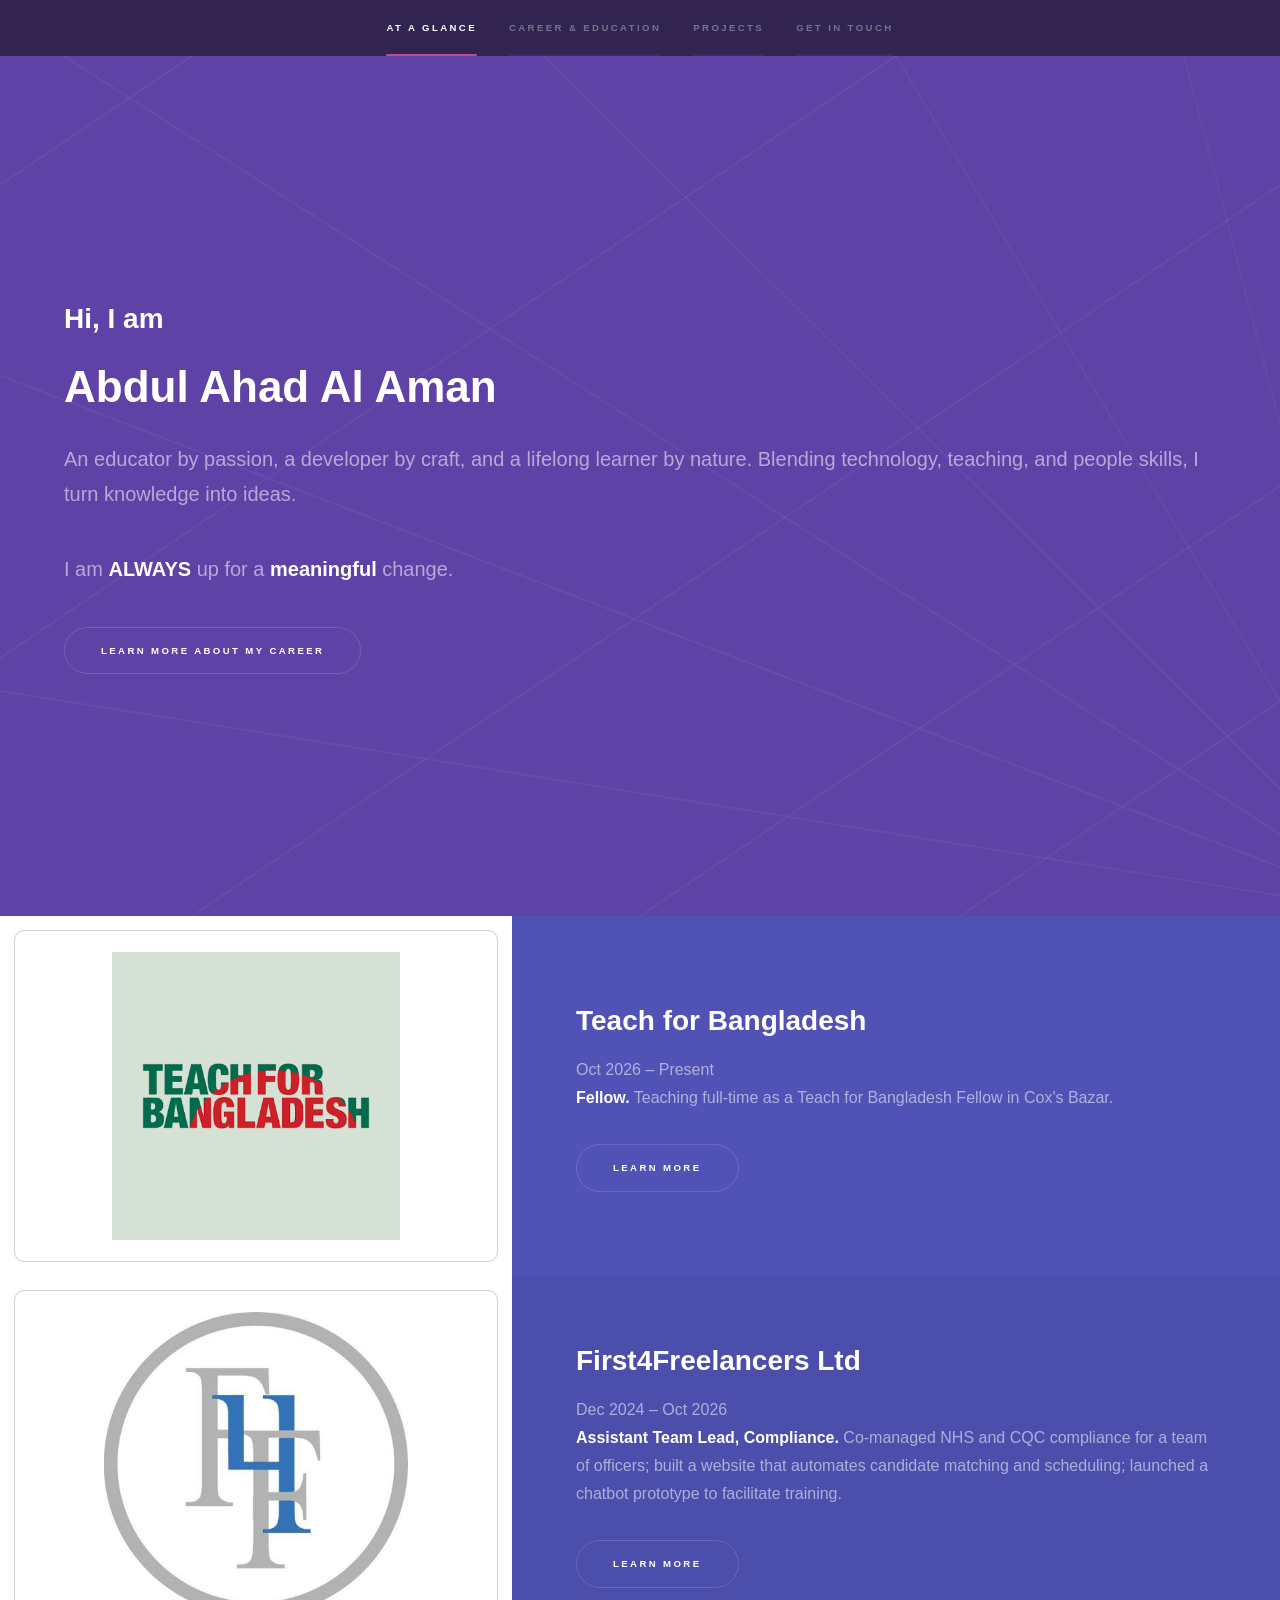
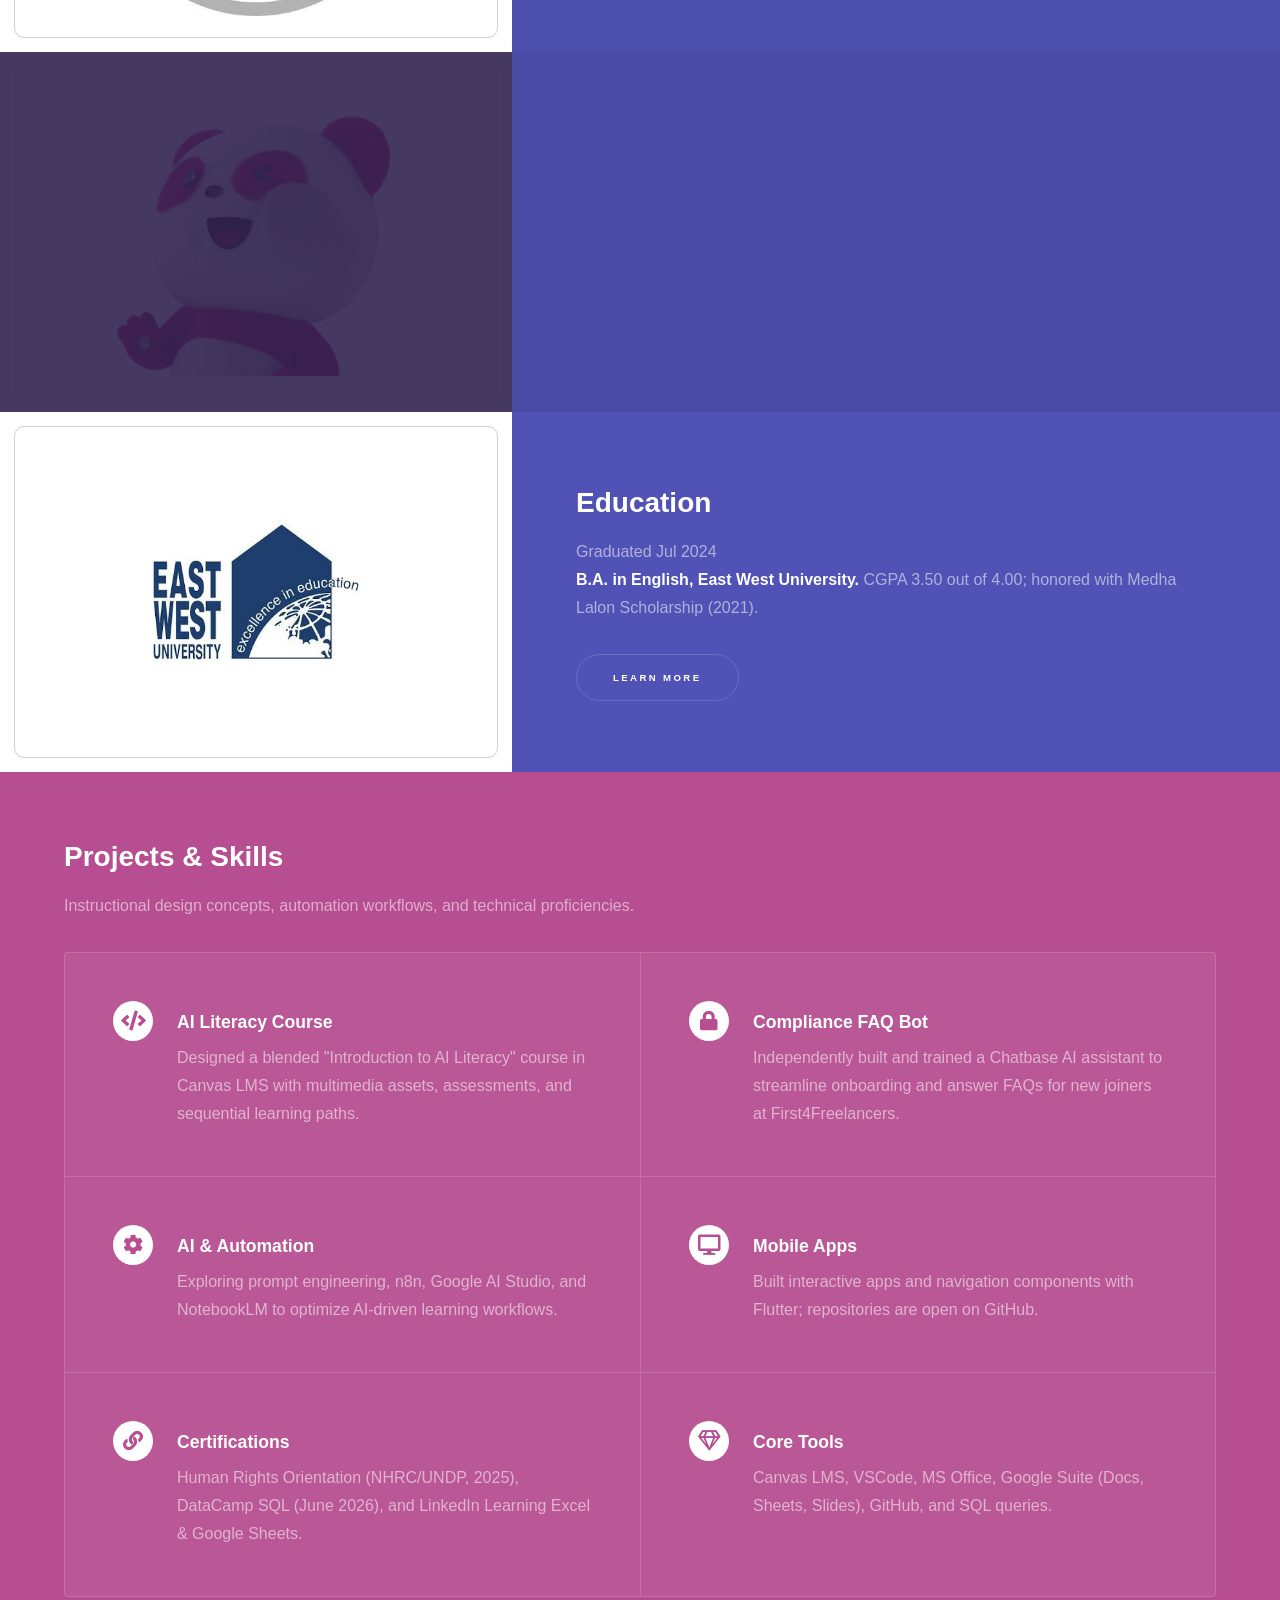
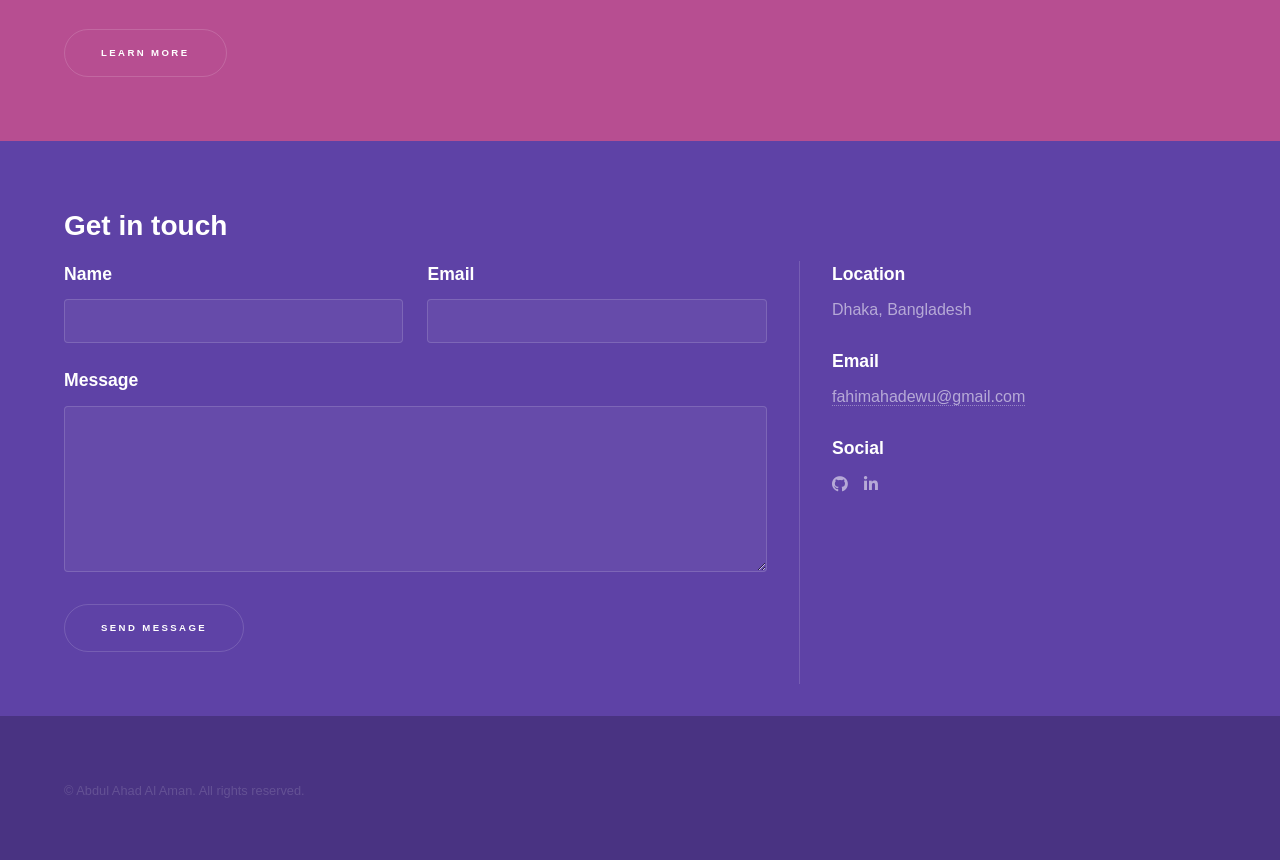
==== commit 0e5f6f87: "Contact Info" ====
--- a/index.html
+++ b/index.html
@@ -195,10 +195,7 @@
       >
         <div class="inner">
           <h2>Get in touch</h2>
-          <p>
-            Reach out for collaborations on educational technology, compliance
-            operations, or instructional design.
-          </p>
+        
           <div class="split style1">
             <section>
               <form
@@ -251,8 +248,8 @@
                 </li>
                 <li>
                   <h3>Email</h3>
-                  <a href="mailto:your.email@domain.com">
-                    your.email@domain.com
+                  <a href="mailto:your.fahimahadewu@gmail.com">
+                    fahimahadewu@gmail.com
                   </a>
                 </li>
                 <li>
@@ -260,7 +257,7 @@
                   <ul class="icons">
                     <li>
                       <a
-                        href="https://github.com/YOUR-USERNAME"
+                        href="https://https://github.com/Ahad-A-Aman"
                         class="icon brands fa-github"
                       >
                         <span class="label">GitHub</span>
@@ -268,7 +265,7 @@
                     </li>
                     <li>
                       <a
-                        href="https://linkedin.com/in/YOUR-USERNAME"
+                        href="https://www.linkedin.com/in/ahad-aman/"
                         class="icon brands fa-linkedin-in"
                       >
                         <span class="label">LinkedIn</span>
@@ -291,9 +288,7 @@
       <div class="inner">
         <ul class="menu">
           <li>&copy; Abdul Ahad Al Aman. All rights reserved.</li>
-          <li>
-            Design:
-            <a href="http://html5up.net">HTML5 UP</a>
+      
           </li>
         </ul>
       </div>
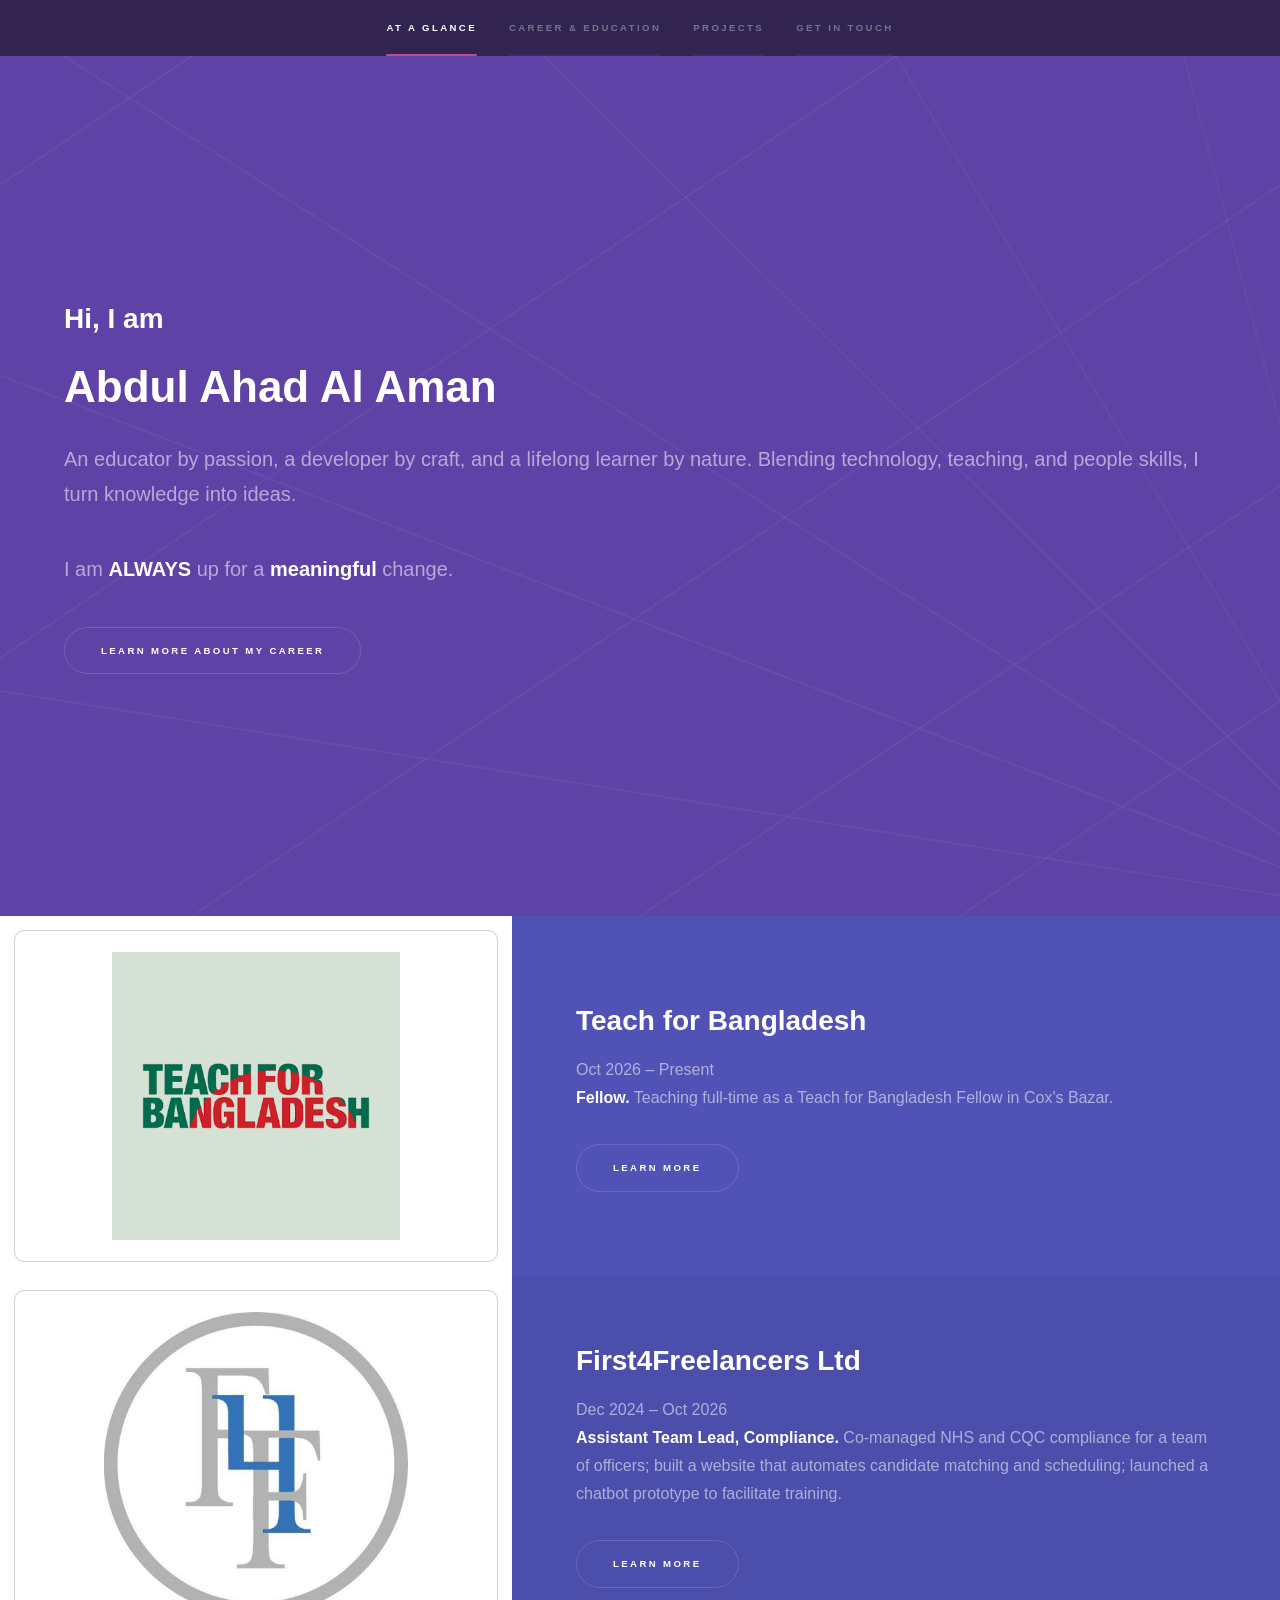
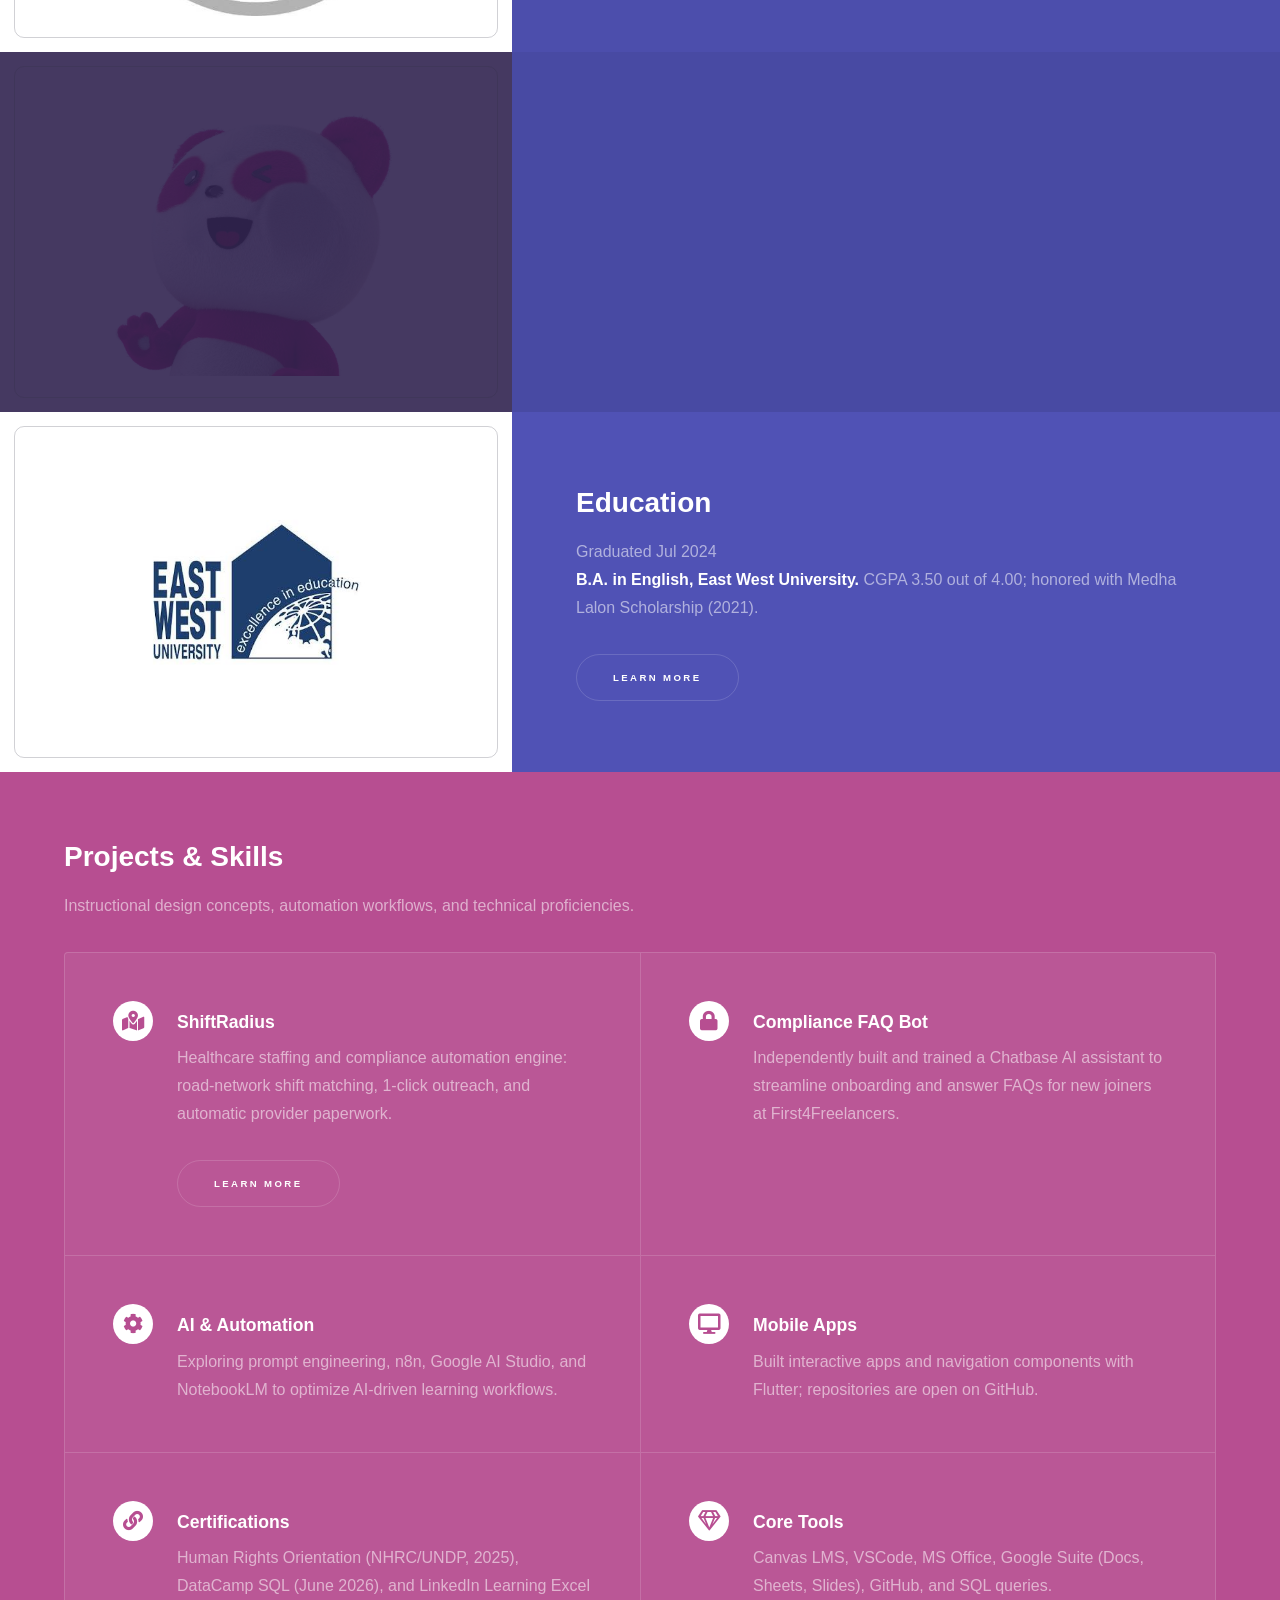
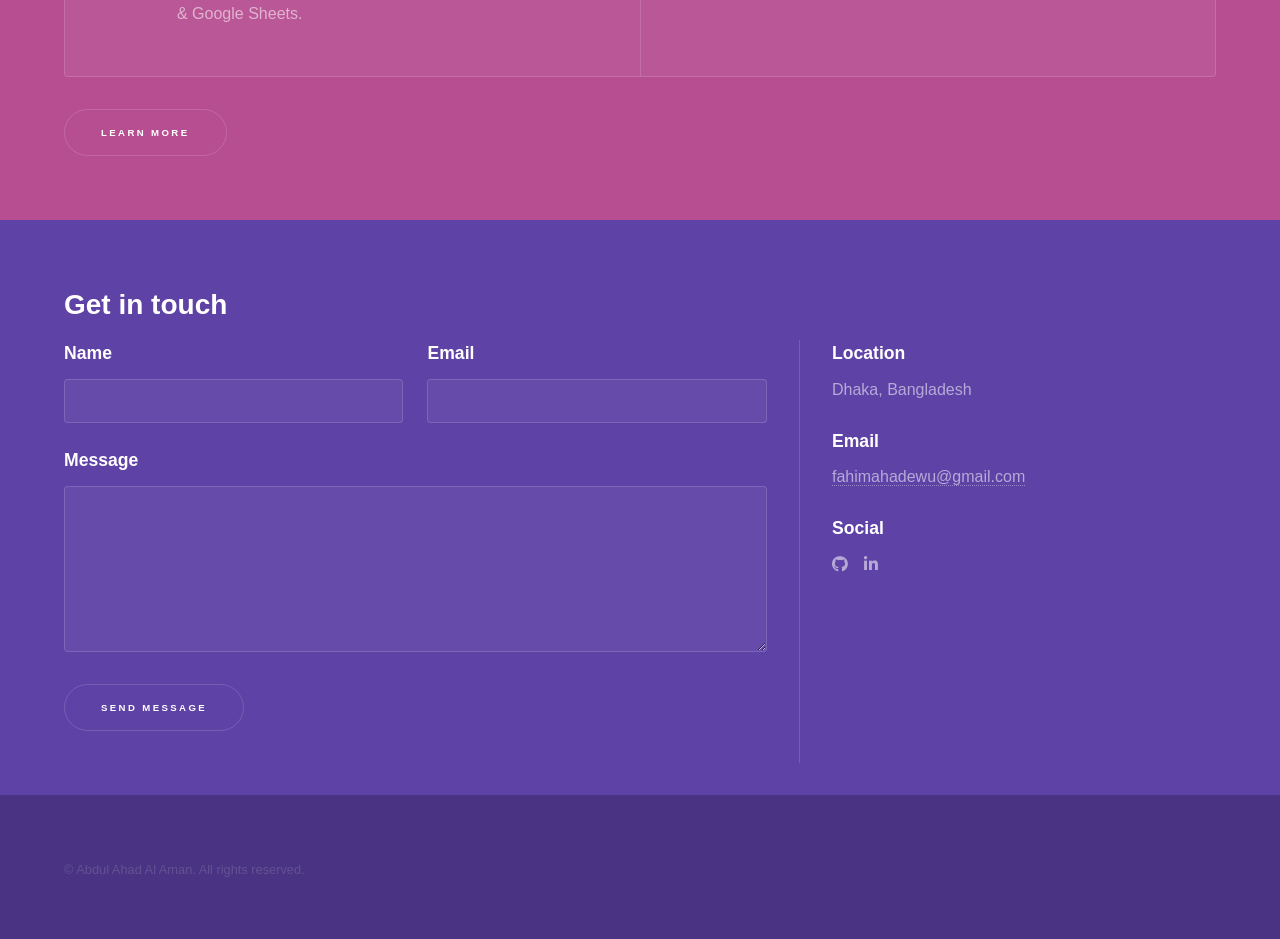
==== commit acbd1d62: "project addition" ====
--- a/index.html
+++ b/index.html
@@ -75,8 +75,9 @@
         class="wrapper style2 spotlights"
       >
 	  <section>
-  <a href="#" class="image"><img src="images/tfb.jpg" alt="Teach for Bangladesh" data-position="center center" /></a>
-  <div class="content">
+<a href="generic.html#tfb" class="image" aria-label="Learn more about Teach for Bangladesh">
+  <img src="images/tfb.jpg" alt="" data-position="center center" />
+</a>  <div class="content">
 	<div class="inner">
     <h2>Teach for Bangladesh</h2>
     <span class="date">Oct 2026 – Present</span>
@@ -85,7 +86,9 @@
   </div></div>
 </section>
         <section>
-  <a href="#" class="image"><img src="images/pic01.jpg" alt="" data-position="center center" /></a>
+  <a href="generic.html#f4f" class="image" aria-label="Learn more about First4Freelancers Ltd">
+    <img src="images/pic01.jpg" alt="" data-position="center center" />
+  </a>
   <div class="content"><div class="inner">
     <h2>First4Freelancers Ltd</h2>
     <span class="date">Dec 2024 – Oct 2026</span>
@@ -94,7 +97,9 @@
   </div></div>
 </section>
 <section>
-  <a href="#" class="image"><img src="images/pic02.jpg" alt="" data-position="top center" /></a>
+  <a href="generic.html#foodpanda" class="image" aria-label="Learn more about foodpanda Bangladesh">
+    <img src="images/pic02.jpg" alt="" data-position="top center" />
+  </a>
   <div class="content"><div class="inner">
     <h2>foodpanda Bangladesh</h2>
     <span class="date">Dec 2022 – Oct 2024</span>
@@ -125,14 +130,13 @@
           </p>
           <div class="features">
             <section>
-              <span class="icon solid major fa-code"></span>
-              <h3>AI Literacy Course</h3>
-              <p>
-                Designed a blended "Introduction to AI Literacy" course in
-                Canvas LMS with multimedia assets, assessments, and sequential
-                learning paths.
-              </p>
-            </section>
+  <span class="icon solid major fa-map-marked-alt"></span>
+  <h3>ShiftRadius</h3>
+  <p>Healthcare staffing and compliance automation engine: road-network shift matching, 1-click outreach, and automatic provider paperwork.</p>
+  <ul class="actions">
+    <li><a href="projects.html#shiftradius" class="button">Learn more</a></li>
+  </ul>
+</section>
             <section>
               <span class="icon solid major fa-lock"></span>
               <h3>Compliance FAQ Bot</h3>
@@ -176,15 +180,8 @@
             </section>
           </div>
           <ul class="actions">
-            <li>
-              <a
-                href="generic.html"
-                class="button"
-              >
-                Learn more
-              </a>
-            </li>
-          </ul>
+  <li><a href="projects.html" class="button">Learn more</a></li>
+</ul>
         </div>
       </section>
 
--- a/assets/css/main.css
+++ b/assets/css/main.css
@@ -4105,13 +4105,15 @@
 }
 #main .image.fit {
   display: block;
-  max-width: 300px; /* change this number to resize */
-  margin: 0 auto 2em; /* centers the banner; use 0 0 2em to keep it left-aligned */
-}
-
+  max-width: 225px;
+  margin: 0 auto 2em;
+}
 #main .image.fit img {
   width: 100%;
-  height: auto; /* keeps the proportions, so nothing is cropped */
+  aspect-ratio: 1 / 1;
+  object-fit: contain;
+  background: #fff;
+  border-radius: 4px;
 }
 .role .date {
   display: inline-block;
@@ -4122,4 +4124,24 @@
   font-size: 0.65em;
   letter-spacing: 0.15em;
   text-transform: uppercase;
-
+}
+.role {
+  margin-bottom: 1.8em;
+}
+.role h3 {
+  margin: 0 0 0.4em;
+  font-size: 0.95em;
+}
+.role ul {
+  margin: 0;
+  padding-left: 1.2em;
+}
+.role li {
+  margin-bottom: 0.5em;
+  font-size: 0.85em;
+}
+
+#main section[id] {
+  scroll-margin-top: 5em;
+  margin-bottom: 3em;
+}
